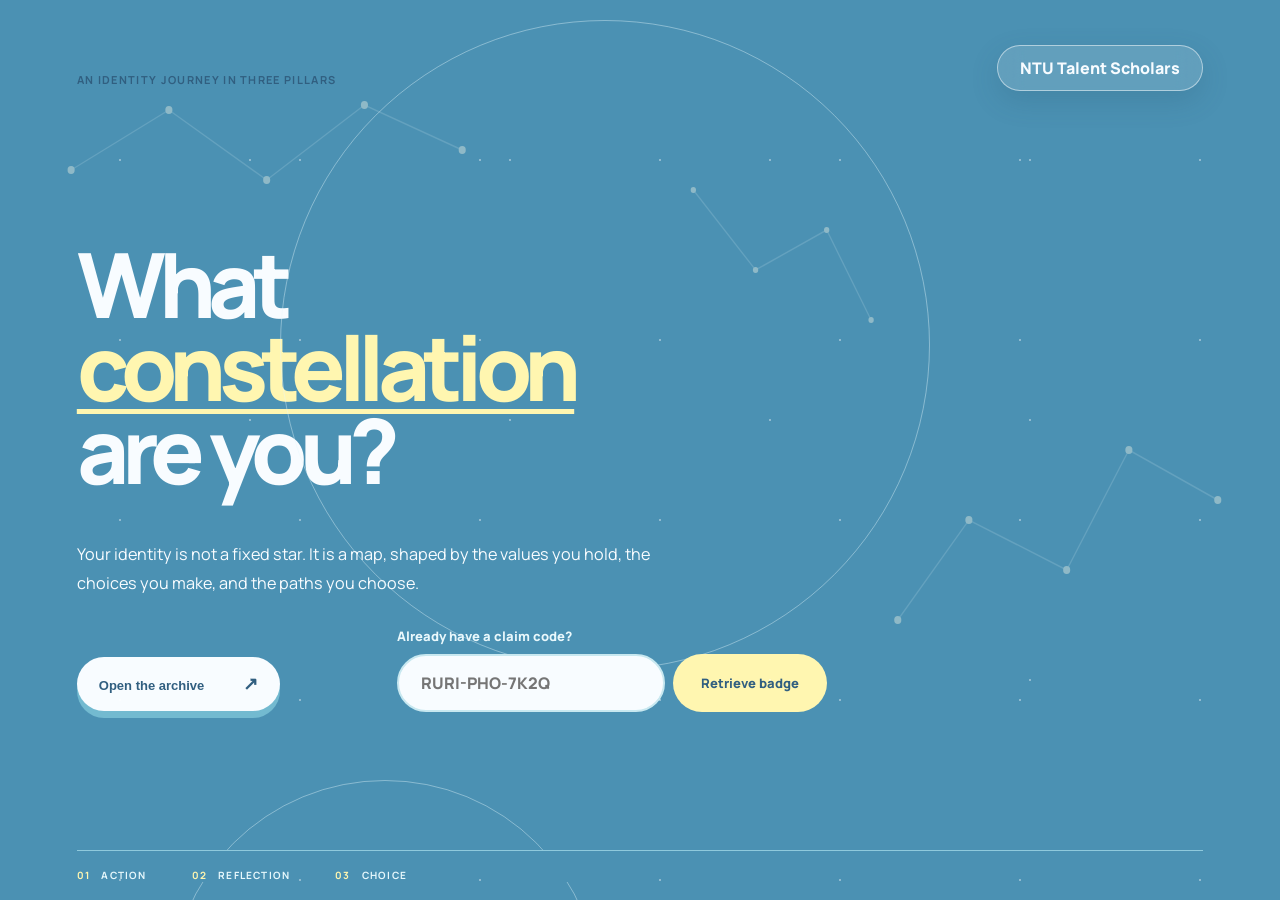
==== index.html @ e189eaf9 "updates" ====
<!doctype html>
<html lang="en">
<head>
  <meta charset="UTF-8" />
  <meta name="viewport" content="width=device-width, initial-scale=1.0" />
  <title>The Constellation Archive</title>
  <link rel="preconnect" href="https://fonts.googleapis.com">
  <link rel="preconnect" href="https://fonts.gstatic.com" crossorigin>
  <link href="https://fonts.googleapis.com/css2?family=DM+Mono:wght@400;500&family=Libre+Baskerville:wght@400;700&family=Manrope:wght@400;600;700;800&display=swap" rel="stylesheet">
  <link rel="stylesheet" href="styles.css?v=customize-result-art" />
  <link rel="stylesheet" href="questions/question-01.css" />
  <link rel="stylesheet" href="questions/question-02.css" />
  <link rel="stylesheet" href="questions/question-03.css" />
  <link rel="stylesheet" href="questions/question-04.css" />
  <link rel="stylesheet" href="questions/question-05.css" />
  <link rel="stylesheet" href="questions/question-06.css" />
  <link rel="stylesheet" href="questions/question-07.css" />
  <link rel="stylesheet" href="questions/question-08.css" />
  <link rel="stylesheet" href="questions/question-09.css?v=audio-select-fix" />
</head>
<body>
  <div class="stars" aria-hidden="true"><svg viewBox="0 0 1440 900" preserveAspectRatio="none"><g class="constellation constellation-a"><path d="M80 170 L190 110 L300 180 L410 105 L520 150"/><circle cx="80" cy="170" r="4"/><circle cx="190" cy="110" r="4"/><circle cx="300" cy="180" r="4"/><circle cx="410" cy="105" r="4"/><circle cx="520" cy="150" r="4"/></g><g class="constellation constellation-b"><path d="M1010 620 L1090 520 L1200 570 L1270 450 L1370 500"/><circle cx="1010" cy="620" r="4"/><circle cx="1090" cy="520" r="4"/><circle cx="1200" cy="570" r="4"/><circle cx="1270" cy="450" r="4"/><circle cx="1370" cy="500" r="4"/></g><g class="constellation constellation-c"><path d="M780 190 L850 270 L930 230 L980 320"/><circle cx="780" cy="190" r="3"/><circle cx="850" cy="270" r="3"/><circle cx="930" cy="230" r="3"/><circle cx="980" cy="320" r="3"/></g></svg></div>
  <main id="top">
    <section class="screen active intro" id="intro">
      <a class="scholars-nav" href="scholars.html">NTU Talent Scholars</a>
      <div class="eyebrow">AN IDENTITY JOURNEY IN THREE PILLARS</div>
      <h1>What<br><em>constellation</em><br>are you?</h1>
      <p class="lead">Your identity is not a fixed star. It is a map, shaped by the values you hold, the choices you make, and the paths you choose.</p>
      <button type="button" class="primary" id="begin">Open the archive <span>↗</span></button>
      <form class="retrieve-form" id="retrieve-form">
        <label for="claim-code">Already have a claim code?</label>
        <div>
          <input id="claim-code" type="text" placeholder="RURI-PHO-7K2Q" autocomplete="off" />
          <button type="submit">Retrieve badge</button>
        </div>
        <p id="retrieve-message" aria-live="polite"></p>
      </form>
      <div class="pillar-row"><span><b>01</b> ACTION</span><span><b>02</b> REFLECTION</span><span><b>03</b> CHOICE</span></div>
      <div class="orbit orbit-one"></div><div class="orbit orbit-two"></div><div class="hero-star">✦</div>
    </section>

    <section class="screen archive-intro" id="archive-intro">
      <div class="archive-intro-card">
        <div class="eyebrow">THE CONSTELLATION ARCHIVE</div>
        <div class="archive-intro-star">✦</div>
        <h2>Find your way<br><em>among the stars.</em></h2>
        <div class="intro-copy">
          <p>For centuries, people looked to the stars to find their way.</p>
          <p>Identity is much the same.</p>
          <p>It is shaped by the values we hold, the choices we make, the people we meet and the paths we choose.</p>
          <p class="intro-emphasis">There are no right or wrong answers.</p>
          <p>Simply choose the page that feels like it belongs to your story.</p>
        </div>
        <button type="button" class="primary" id="enter-archive">Begin your journey <span>↗</span></button>
      </div>
    </section>

    <section class="screen name-intro" id="name-intro">
      <div class="name-intro-card">
        <div class="eyebrow">THE ARCHIVE · A NEW STORY BEGINS</div>
        <h2>What shall<br>we call <em>you?</em></h2>
        <p>Every constellation has a keeper. Add your name to begin your personal archive.</p>
        <label for="participant-name">Your name</label>
        <input id="participant-name" type="text" autocomplete="name" placeholder="Write your name" maxlength="40" />
        <label for="participant-dob">Your date of birth</label>
        <input id="participant-dob" type="date" autocomplete="bday" />
        <button type="button" class="primary" id="continue-name">Continue <span>↗</span></button>
      </div>
    </section>

    <section class="screen station-intro" id="station-intro">
      <div class="station-intro-card">
        <div class="eyebrow">YOUR STAR MAP · BEFORE WE BEGIN</div>
        <h2 id="station-greeting">Bring along your<br><em>stars, <span id="station-name">you</span></em></h2>
        <p class="station-lead">At the Sports and Water Polo stations, you discovered two pieces of your story. Add them here so we can carry them through the Archive. Your melody will be chosen in the final entry.</p>
        <label for="sports-value">Your guiding value <span>SPORTS</span></label>
        <select id="sports-value"><option value="" selected disabled>Select your value</option><option>Perseverance</option><option>Courage</option><option>Adaptability</option><option>Curiosity</option><option>Kindness</option><option>Teamwork</option><option>Integrity</option><option>Determination</option><option>Optimism</option><option>Resilience</option></select>
        <label for="hidden-symbol">Your hidden symbol <span>WATER POLO</span></label>
        <select id="hidden-symbol"><option value="" selected disabled>Select your symbol</option><option>The Compass</option><option>The Lantern</option><option>The Shell</option><option>The Pearl</option><option>The North Star</option></select>
        <button type="button" class="primary" id="start-archive">Enter the archive <span>↗</span></button>
      </div>
    </section>

    <section class="screen camera-screen" id="camera">
      <div class="camera-card">
        <div class="eyebrow">THE ARCHIVE · YOUR PORTRAIT</div>
        <h2>Place yourself<br><em>in the archive.</em></h2>
        <p class="camera-lead">Take a quick selfie for the photograph on your constellation card. Your image stays in this session and is not sent with your badge.</p>
        <div class="camera-view" id="camera-view">
          <img class="camera-body" src="assets/camera-body.png" alt="" aria-hidden="true" />
          <video id="camera-preview" autoplay playsinline muted hidden aria-label="Live front-camera preview"></video>
          <img id="camera-captured" alt="Your captured portrait" hidden />
          <div class="camera-placeholder" id="camera-placeholder">
            <span>✦</span>
            <p>Allow camera access to begin.</p>
          </div>
        </div>
        <p class="camera-status" id="camera-status" role="status" aria-live="polite">Requesting camera access…</p>
        <canvas id="camera-canvas" hidden></canvas>
        <div class="camera-controls">
          <button type="button" class="primary" id="camera-capture" disabled>Take photo <span>↗</span></button>
          <button type="button" class="camera-secondary" id="camera-retake" hidden>Retake photo</button>
          <label class="camera-upload" for="camera-upload">Use a photo<input id="camera-upload" type="file" accept="image/*" capture="user" /></label>
        </div>
        <div class="camera-finish">
          <button type="button" class="camera-skip" id="skip-photo">Skip this step</button>
          <button type="button" class="primary" id="use-photo" hidden>Use this photo <span>↗</span></button>
        </div>
        <div class="camera-back-row">
          <button type="button" class="camera-back" id="camera-back">← Back to final question</button>
        </div>
        <p class="camera-error" id="camera-error" role="alert" aria-live="polite"></p>
      </div>
    </section>

    <section class="screen customize-screen" id="customize">
      <div class="customize-card">
        <div class="eyebrow">THE ARCHIVE · FINAL TOUCHES</div>
        <h2>Choose your<br><em>keepsake style.</em></h2>
        <p class="customize-lead">Pick the card colour that feels most like your constellation, then choose the little icons you want to carry in your tin.</p>

        <fieldset class="card-color-picker">
          <legend>Choose your card colour</legend>
          <div class="card-color-options" id="card-color-options">
            <button type="button" class="card-color-option" data-card-color="blue" aria-pressed="false">
              <img src="assets/card-blue.png" alt="Blue license card preview" />
              <span>Blue</span>
            </button>
            <button type="button" class="card-color-option" data-card-color="green" aria-pressed="false">
              <img src="assets/card-green.png" alt="Green license card preview" />
              <span>Green</span>
            </button>
            <button type="button" class="card-color-option" data-card-color="pink" aria-pressed="false">
              <img src="assets/card-pink.png" alt="Pink license card preview" />
              <span>Pink</span>
            </button>
            <button type="button" class="card-color-option" data-card-color="yellow" aria-pressed="false">
              <img src="assets/card-yellow.png" alt="Yellow license card preview" />
              <span>Yellow</span>
            </button>
          </div>
        </fieldset>

        <fieldset class="icon-picker">
          <legend>Choose your tin icons <span>Pick up to 6</span></legend>
          <div class="icon-options" id="icon-options"></div>
        </fieldset>

        <div class="customize-actions">
          <button type="button" class="camera-secondary" id="customize-back">← Back to portrait</button>
          <button type="button" class="primary" id="finish-customize">Reveal my tin <span>↗</span></button>
        </div>
      </div>
    </section>

    <section class="screen quiz" id="quiz">
      <div class="quiz-top"><div class="eyebrow">THE ARCHIVE · ENTRY <span id="entry-number">01</span></div><div class="progress-dots" id="progress-dots"></div><div class="progress-copy"><span id="progress-label">01</span> / 09</div></div>
      <div class="flipbook">
        <div class="question-pane"><p class="question-note" id="question-note"></p><h2 id="question-title"></h2><button class="back" id="back">← Previous question</button></div>
        <div class="symbol-pane"><div class="symbol-halo"></div><img class="question-image" id="question-image" src="assets/artists-highlights-pin.png" alt="An illustrated artist's scrapbook and scissors" /><div class="question-symbol" id="question-symbol">✦</div></div>
        <div class="answers-pane"><p class="choose-label">CHOOSE A PAGE</p><div class="answers" id="answers"></div></div>
      </div>
      <button type="button" class="home-redirect" id="home-redirect">⌂ Home</button>
    </section>

    <section class="screen result" id="result">
      <div class="result-card">
        <div class="eyebrow">YOUR CONSTELLATION TIN</div>
        <p class="result-kicker" id="result-kicker">Your guiding constellation is</p>
        <img class="result-constellation-art" id="result-constellation-art" alt="" hidden />
        <h1 id="result-name"></h1>
        <h3 id="result-title"></h3>
        <p class="result-attributes" id="result-attributes"></p>
        <div class="tin-scene" aria-label="A pink constellation card resting inside an open silver keepsake tin">
          <img class="tin-image" src="assets/tin.png" alt="Open silver keepsake tin" />
          <span class="tin-card-shadow" aria-hidden="true"></span>
          <div class="tin-card-stack">
            <img class="tin-card" src="assets/card-pink.png" alt="Pink star-bordered constellation card" />
            <img class="tin-card-photo" id="tin-card-photo" alt="Your portrait on the constellation card" hidden />
            <div class="license-fields" aria-hidden="true">
              <span id="license-name"></span>
              <span id="license-dob"></span>
              <span id="license-domain"></span>
            </div>
          </div>
          <div class="tin-items" aria-label="Your chosen keepsake icons and answer words">
            <div class="tin-icons" id="tin-icons"></div>
            <div class="tin-item-copy">
              <span id="tin-item-copy-one">cute camera polaroid</span>
              <span id="tin-item-copy-two">little pink glassess</span>
              <span id="tin-item-copy-three">mini skirt</span>
            </div>
          </div>
          <div class="tin-data" hidden aria-hidden="true">
            <span id="tin-word-one"></span>
            <span id="tin-word-two"></span>
            <span id="tin-word-three"></span>
            <span id="tin-word-four"></span>
            <span id="tin-word-five"></span>
            <span id="result-symbol"></span>
            <span id="tin-person-name"></span>
            <span id="tin-constellation-label"></span>
            <span id="map-star"></span>
            <span id="map-entry"></span>
            <span id="map-compass"></span>
          </div>
        </div>
        <p class="result-copy" id="result-copy"></p>
        <div class="claim-card">
          <small>YOUR CLAIM CODE</small>
          <strong id="claim-code-output">Saving…</strong>
          <button type="button" id="copy-claim-code">Copy code</button>
          <p id="save-status">Save this code to retrieve your constellation badge later.</p>
        </div>
        <button type="button" class="result-back" id="result-back" hidden>← Back to portrait</button>
        <button class="primary" id="restart">Begin another journey <span>↗</span></button>
      </div>
    </section>
  </main>
  <script src="config.js?v=database"></script>
  <script src="storage.js?v=database"></script>
  <script src="questions/question-01.js?v=audio-final"></script>
  <script src="questions/question-02.js?v=audio-final"></script>
  <script src="questions/question-03.js?v=audio-final"></script>
  <script src="questions/question-04.js?v=no-melody-input"></script>
  <script src="questions/question-05.js?v=audio-final"></script>
  <script src="questions/question-06.js?v=audio-final"></script>
  <script src="questions/question-07.js?v=audio-final"></script>
  <script src="questions/question-08.js?v=audio-final"></script>
  <script src="questions/question-09.js?v=no-melody-input"></script>
  <script src="app.js?v=customize-result-art"></script>
</body>
</html>
---- styles.css ----
:root{--ink:#f5f0e8;--muted:#a9a5a2;--line:#45424b;--gold:#e8bd73;--violet:#8d79bd;--bg:#13121a}*{box-sizing:border-box}body{margin:0;background:var(--bg);color:var(--ink);font-family:Manrope,sans-serif;min-height:100vh}.stars{position:fixed;inset:0;opacity:.6;background-image:radial-gradient(#fff 1px,transparent 1px),radial-gradient(#fff 1px,transparent 1px);background-size:180px 180px,260px 260px;background-position:30px 70px,120px 30px;pointer-events:none}.topbar,footer{position:relative;z-index:2;display:flex;justify-content:space-between;align-items:center;padding:28px 5vw;border-bottom:1px solid #302e38}.brand{display:flex;align-items:center;gap:12px;color:var(--ink);text-decoration:none;font:500 10px/1.35 'DM Mono';letter-spacing:.08em}.brand-mark{color:var(--gold);font-size:22px}.edition,footer{font:10px 'DM Mono';letter-spacing:.12em;color:var(--muted)}main{position:relative;z-index:1;min-height:calc(100vh - 133px)}.screen{display:none;max-width:1100px;margin:auto;padding:9vh 5vw 11vh}.screen.active{display:block}.intro{position:relative;min-height:680px}.eyebrow{font:11px 'DM Mono';letter-spacing:.16em;color:var(--gold)}h1,h2,h3{font-family:'Libre Baskerville',serif;font-weight:400}h1{font-size:clamp(58px,9vw,118px);line-height:.98;letter-spacing:-.06em;margin:35px 0 28px}h1 em{color:var(--gold);font-style:italic}.lead{max-width:440px;color:var(--muted);line-height:1.8;font-size:15px}.primary{border:1px solid var(--gold);background:var(--gold);color:#19151b;padding:16px 22px;margin-top:28px;font-weight:800;font-size:13px;cursor:pointer}.primary span{margin-left:35px;font-size:18px}.pillar-row{position:absolute;bottom:28px;left:5vw;right:5vw;display:flex;gap:45px;border-top:1px solid var(--line);padding-top:18px;color:var(--muted);font:10px 'DM Mono';letter-spacing:.08em}.pillar-row b{color:var(--gold);margin-right:8px}.orbit{position:absolute;border:1px solid #39354b;border-radius:50%;z-index:-1}.orbit-one{width:650px;height:650px;right:-280px;top:20px}.orbit-two{width:430px;height:430px;right:-170px;top:130px}.hero-star{position:absolute;right:18%;top:37%;color:var(--gold);font-size:30px}.quiz{max-width:900px}.quiz-head{display:flex;justify-content:space-between;align-items:end;border-bottom:1px solid var(--line);padding-bottom:25px}.quiz h2{font-size:clamp(28px,4vw,50px);line-height:1.12;max-width:720px;margin:22px 0 0}.progress-copy{font:12px 'DM Mono';color:var(--gold);white-space:nowrap}.progress{height:2px;background:#393640;margin-top:0}.progress span{display:block;height:100%;background:var(--gold);transition:width .3s}.question-note{color:var(--muted);margin:40px 0 18px;font-size:14px}.answers{display:grid;grid-template-columns:1fr 1fr;gap:12px}.answer{border:1px solid var(--line);background:#1a1922;color:var(--ink);text-align:left;padding:23px;min-height:105px;cursor:pointer;transition:.2s}.answer:hover{border-color:var(--gold);transform:translateY(-2px)}.answer .answer-icon{display:block;font-size:20px;color:var(--gold);margin-bottom:12px}.answer b{font-size:14px}.answer small{display:block;color:var(--muted);margin-top:7px;line-height:1.5}.back{border:0;background:transparent;color:var(--muted);font:11px 'DM Mono';padding:30px 0;cursor:pointer}.result{text-align:center;max-width:850px}.result-kicker{color:var(--muted);margin:40px 0 5px}.reveal-symbol{font-size:80px;color:var(--gold);margin:8px}.result h1{font-size:clamp(55px,8vw,92px);margin:0}.result h3{font-size:22px;color:var(--gold);font-style:italic;margin:8px}.result-copy{max-width:570px;margin:25px auto;line-height:1.8;color:var(--muted)}.map-card{text-align:left;border:1px solid var(--line);padding:24px;margin:38px auto 10px;background:#191821}.map-title{font:10px 'DM Mono';letter-spacing:.13em;color:var(--gold);border-bottom:1px solid var(--line);padding-bottom:18px}.map-title span{float:right;color:var(--muted)}.map-grid{display:grid;grid-template-columns:repeat(3,1fr);gap:20px;padding-top:22px}.map-grid small{display:block;color:var(--muted);font:9px 'DM Mono';margin-bottom:9px}.map-grid b{font:16px 'Libre Baskerville';font-weight:400}footer{border-top:1px solid #302e38;border-bottom:0}.screen{animation:fade .5s ease}@keyframes fade{from{opacity:0;transform:translateY(12px)}to{opacity:1;transform:none}}@media(max-width:650px){.edition{display:none}.topbar{padding:22px 6vw}.screen{padding:8vh 6vw}.intro{min-height:650px}.pillar-row{left:6vw;right:6vw;gap:12px;flex-wrap:wrap}.orbit-one{right:-430px}.quiz-head{align-items:start}.answers{grid-template-columns:1fr}.map-grid{grid-template-columns:1fr}.map-title span{display:none}footer{padding:20px 6vw;font-size:8px;gap:10px}}
/* Flip-book question spread */
.quiz{max-width:1160px;padding-top:7vh}.quiz-top{display:flex;align-items:center;gap:28px;padding:0 12px 24px;border-bottom:1px solid var(--line)}.quiz-top .progress-copy{margin-left:auto}.progress-dots{display:flex;gap:8px}.progress-dots i{width:11px;height:11px;border-radius:50%;background:#413e48;display:block}.progress-dots i.on{background:var(--gold)}.progress-dots i.done{background:#81706c}.flipbook{display:grid;grid-template-columns:1.05fr 1.2fr 1fr;min-height:560px;background:linear-gradient(90deg,#6e7d93 0%,#5c6b82 33.33%,#4e5d73 33.4%,#4e5d73 66.6%,#435267 67%,#435267 100%);box-shadow:0 18px 50px #06070c80;margin-top:24px;overflow:hidden;position:relative}.flipbook:after{content:'';position:absolute;top:0;bottom:0;left:33.33%;width:1px;background:#252c3a66;box-shadow:1px 0 #92a1b840}.question-pane{padding:52px 38px 30px 46px;display:flex;flex-direction:column}.question-pane .question-note{color:#d6d9de;margin:0 0 35px;font:10px 'DM Mono';letter-spacing:.08em;line-height:1.5;text-transform:uppercase}.quiz h2{font-size:clamp(31px,3.5vw,52px);line-height:1.07;letter-spacing:-.05em;margin:0;color:#f8f6f0}.question-pane .back{border:0;background:transparent;color:#dae0e2;text-align:left;font:11px 'DM Mono';padding:0;margin-top:auto;cursor:pointer}.symbol-pane{display:flex;align-items:center;justify-content:center;flex-direction:column;position:relative;overflow:hidden}.symbol-halo{width:340px;height:340px;border-radius:50%;border:1px solid #c3d1d633;position:absolute;box-shadow:0 0 0 38px #c3d1d30b,0 0 0 80px #c3d1d306}.question-symbol{font-size:145px;color:#e5c47f;text-shadow:0 7px 0 #37495c;z-index:1;line-height:1}.symbol-caption{font:9px 'DM Mono';letter-spacing:.16em;text-align:center;line-height:1.6;color:#c7d0d4;margin-top:55px;z-index:1}.answers-pane{padding:48px 38px 30px 48px;z-index:1}.choose-label{color:#bdc7cc;font:10px 'DM Mono';letter-spacing:.14em;margin:0 0 26px}.answers-pane .answers{display:flex;flex-direction:column;gap:3px}.answers-pane .answer{border:0;border-bottom:1px solid #becad11f;background:transparent;color:#f5f3ec;text-align:left;padding:15px 0;display:grid;grid-template-columns:34px 28px 1fr 18px;align-items:center;cursor:pointer;transition:.2s}.answers-pane .answer:hover{color:var(--gold);padding-left:8px}.answer-number{font:12px 'DM Mono';color:#d2d8da}.answers-pane .answer-icon{font-size:19px;color:#e6c37b}.answers-pane .answer b{font-size:13px;font-weight:700;display:block}.answers-pane .answer small{display:block;color:#bdc7cc;margin-top:4px;font-size:10px;line-height:1.4}.answers-pane .answer strong{font-size:17px;font-weight:400;color:#bdc7cc}
@media(max-width:780px){.quiz-top{gap:12px}.flipbook{grid-template-columns:1fr;min-height:0;background:#5b6a80}.flipbook:after{display:none}.question-pane{min-height:340px;padding:38px 30px}.symbol-pane{min-height:260px;border-top:1px solid #c3d1d61c;border-bottom:1px solid #c3d1d61c}.symbol-halo{width:210px;height:210px}.question-symbol{font-size:100px}.symbol-caption{margin-top:25px}.answers-pane{padding:32px 30px}.quiz-top .progress-copy{display:none}}
/* Playful archive skin */
:root{--ink:#fffdf6;--muted:#d2eef0;--line:#91cfdb;--gold:#fff09a;--bg:#a8dfe9}body{background:var(--bg);color:var(--ink)}.stars{opacity:.32}.topbar,footer{display:none}main{min-height:100vh}.intro{min-height:100vh;padding-top:15vh}.eyebrow{color:#417d92}h1,h2,h3{font-family:Manrope,sans-serif;font-weight:800}h1{line-height:.92;letter-spacing:-.08em}h1 em{color:#fff4a8;font-style:normal;text-decoration:underline;text-decoration-thickness:5px;text-underline-offset:8px}.lead{color:#397b8e}.primary{border:0;border-radius:99px;background:#fffdf6;color:#35768b;box-shadow:0 7px 0 #79bfce;transition:.2s}.primary:hover{transform:translateY(2px);box-shadow:0 4px 0 #79bfce}.pillar-row{border-color:#82cbd8;color:#47869a}.pillar-row b{color:#fffdf6}.orbit{border-color:#e8fbfa77}.hero-star{color:#fff2a1}.quiz{padding-top:7vh}.quiz-top{color:#397b8e;border-color:#82cbd8}.flipbook{border-radius:22px;background:linear-gradient(90deg,#73c6d8 0%,#73c6d8 33.33%,#85cfdd 33.4%,#85cfdd 66.6%,#8ed5e1 67%,#8ed5e1 100%);box-shadow:0 18px 50px #4d9cac88}.flipbook:after{background:#4d9cac35;box-shadow:1px 0 #e8fbfa55}.question-pane{padding:52px 38px 30px 46px}.question-pane .question-note,.choose-label{color:#e8fbfa}.quiz h2{font-family:Manrope,sans-serif;font-weight:800;letter-spacing:-.06em}.symbol-halo{border-color:#e8fbfa77;box-shadow:0 0 0 38px #e8fbfa18,0 0 0 80px #e8fbfa0d}.question-symbol{color:#fff2a1;text-shadow:0 7px 0 #4e9caf}.symbol-caption{color:#e8fbfa}.answers-pane .answer{border-color:#e8fbfa55}.answers-pane .answer:hover{color:#fff09a}.answers-pane .answer-number,.answers-pane .answer small,.answers-pane .answer strong{color:#e8fbfa}.answers-pane .answer-icon{color:#fff2a1}.result{color:#fffdf6}.result-copy{color:#397b8e}.map-card{border-color:#82cbd8;background:#85cfdd;border-radius:22px}.map-title,.map-grid small{color:#e8fbfa}
@media(max-width:780px){.intro{padding-top:10vh}.flipbook{border-radius:18px}}
/* Full-screen two-page spread */
.quiz{max-width:none;width:100%;padding:5vh 0 0}.quiz-top{max-width:1100px;margin:0 auto 24px}.flipbook{grid-template-columns:1fr 1fr;min-height:calc(100vh - 135px);margin-top:0;border-radius:0;background:linear-gradient(90deg,#73c6d8 0%,#73c6d8 50%,#85cfdd 50.1%,#85cfdd 100%)}.flipbook:after{left:50%;background:#4d9cac55;box-shadow:none}.question-pane{grid-column:1;width:50%;position:relative;z-index:2}.symbol-pane{position:absolute;z-index:1;left:25%;top:0;width:25%;height:100%}.answers-pane{grid-column:2;padding-left:12%;padding-right:12%}.answers-pane .answers{max-width:420px}.question-pane .back{margin-top:auto}
@media(max-width:780px){.quiz{padding:5vh 6vw 0}.quiz-top{margin-bottom:24px}.flipbook{grid-template-columns:1fr;min-height:0;border-radius:18px;background:#5b6a80}.flipbook:after{display:none}.question-pane{grid-column:auto;width:auto}.symbol-pane{position:relative;left:auto;top:auto;width:auto;height:auto;grid-column:auto}.answers-pane{grid-column:auto;padding-left:30px;padding-right:30px}}
/* Centered hero card */
.quiz{max-width:1200px;padding:5vh 5vw 8vh;margin:0 auto}.quiz-top{max-width:none;margin:0 0 24px}.flipbook{min-height:min(680px,calc(100vh - 230px));margin-top:0;border-radius:24px;box-shadow:0 24px 60px #4d9cac88}.question-pane{padding:52px 38px 30px 46px}.answers-pane{padding-left:12%;padding-right:12%}
@media(max-width:780px){.quiz{padding:5vh 6vw 8vh}.flipbook{min-height:0;border-radius:18px}}
/* Clear, playful answer choices */
.choose-label{font-family:Manrope,sans-serif;font-weight:800;letter-spacing:.12em}.answers-pane .answers{gap:12px}.answers-pane .answer{display:grid;grid-template-columns:52px 1fr;border:0;padding:12px 0;align-items:center}.answers-pane .answer:hover{padding-left:0;transform:translateX(6px)}.answers-pane .answer-number{font:800 18px Manrope,sans-serif;color:#e8fbfa}.answers-pane .answer-icon,.answers-pane .answer small,.answers-pane .answer strong{display:none}.answers-pane .answer b{font:800 clamp(18px,2vw,25px) Manrope,sans-serif;color:#fffdf6;line-height:1.15}.answers-pane .answer:hover b{color:#fff09a}
/* Number badges */
.answers-pane .answer-number{width:38px;height:38px;border:2px solid #e8fbfa;border-radius:50%;display:flex;align-items:center;justify-content:center;font:800 15px/1 Manrope,sans-serif}.answers-pane .answer:hover .answer-number{background:#fff09a;border-color:#fff09a;color:#397b8e}
/* Archive page turn */
.flipbook{transform-style:preserve-3d;perspective:1400px}.flipbook.turn-next{animation:pageTurnNext .62s cubic-bezier(.65,0,.35,1)}.flipbook.turn-prev{animation:pageTurnPrev .62s cubic-bezier(.65,0,.35,1)}@keyframes pageTurnNext{0%{transform:rotateY(0);opacity:1}42%{transform:rotateY(-5deg) scale(.985);opacity:.72}100%{transform:rotateY(0);opacity:1}}@keyframes pageTurnPrev{0%{transform:rotateY(0);opacity:1}42%{transform:rotateY(5deg) scale(.985);opacity:.72}100%{transform:rotateY(0);opacity:1}}
/* Green and yellow palette */
:root{--ink:#fffce5;--muted:#e5edb5;--line:#b8cc72;--gold:#fff17b;--bg:#dce7a9}body{background:var(--bg)}.stars{opacity:.26;filter:hue-rotate(55deg)}.eyebrow,.lead,.quiz-top,.result-copy{color:#4b7040}.pillar-row{border-color:#abc675;color:#5a7b46}.pillar-row b{color:#fff17b}.orbit{border-color:#f6f4bd99}.hero-star{color:#fff17b}.quiz-top{border-color:#abc675}.flipbook{background:linear-gradient(90deg,#789c55 0%,#789c55 50%,#98b967 50.1%,#98b967 100%);box-shadow:0 24px 60px #728e4d88}.flipbook:after{background:#476b3c88}.question-pane .question-note,.choose-label,.symbol-caption{color:#f0f4c6}.question-symbol{color:#fff17b;text-shadow:0 7px 0 #476b3c}.symbol-halo{border-color:#eaf2ba99;box-shadow:0 0 0 38px #eaf2ba22,0 0 0 80px #eaf2ba12}.answers-pane .answer{border-color:#eaf2ba55}.answers-pane .answer-number{color:#f0f4c6;border-color:#f0f4c6}.answers-pane .answer b{color:#fffce5}.answers-pane .answer:hover b{color:#fff17b}.answers-pane .answer:hover .answer-number{background:#fff17b;border-color:#fff17b;color:#4b7040}.map-card{border-color:#abc675;background:#98b967}.map-title,.map-grid small{color:#f0f4c6}.primary{background:#fff17b;color:#4b7040;box-shadow:0 7px 0 #98b967}.primary:hover{box-shadow:0 4px 0 #98b967}
/* Archive introduction */
.archive-intro{min-height:100vh;display:flex;align-items:center;justify-content:center;padding:7vh 6vw}.archive-intro-card{position:relative;width:min(680px,100%);padding:58px 64px;background:#789c55;border-radius:28px;box-shadow:0 24px 60px #728e4d88;overflow:hidden}.archive-intro-card:before{content:'';position:absolute;width:380px;height:380px;border:1px solid #eaf2ba55;border-radius:50%;right:-150px;top:-160px;box-shadow:0 0 0 34px #eaf2ba12,0 0 0 70px #eaf2ba08}.archive-intro-star{position:absolute;right:68px;top:54px;color:#fff17b;font-size:34px}.archive-intro h2{font-size:clamp(40px,6vw,68px);line-height:.98;letter-spacing:-.06em;margin:32px 0 30px}.archive-intro h2 em{color:#fff17b;font-style:normal}.intro-copy{max-width:490px;color:#f0f4c6;font-size:16px;line-height:1.7}.intro-copy p{margin:0 0 13px}.intro-copy .intro-emphasis{color:#fffce5;font-weight:800;margin-top:25px}.archive-intro .primary{margin-top:18px}@media(max-width:600px){.archive-intro{padding:5vh 6vw}.archive-intro-card{padding:42px 28px}.archive-intro-star{right:30px;top:38px}.archive-intro h2{font-size:42px}.intro-copy{font-size:14px}}
/* Keep the introduction card centered when it becomes active. */
.screen.archive-intro.active{display:flex}
.screen.archive-intro{display:none}.screen.archive-intro.active{display:flex}
.question-image.visible{width:420px;max-width:none;transform:translateX(0)}
.symbol-pane{left:25%;width:50%;overflow:visible}.question-image.visible{position:relative;z-index:4;transform:none}
@media(max-width:780px){.question-image.visible{width:min(76vw,360px);max-width:100%;transform:none}}
@media(max-width:780px){.symbol-pane{left:auto;width:auto;overflow:hidden}}
.symbol-halo{display:none}.question-pane>*{max-width:340px}.question-image.visible{width:360px}.answers-pane{padding-left:28%;padding-right:10%;display:flex;flex-direction:column;justify-content:center}.choose-label{margin-bottom:28px}.answers-pane .answers{width:100%}
.question-pane>*{max-width:390px}.question-pane .question-note{letter-spacing:.05em;line-height:1.45}.quiz h2{font-size:clamp(30px,3vw,44px);line-height:1.08}
.question-image.visible{width:430px;transform:translateX(-38px)}
@media(max-width:780px){.question-pane>*{max-width:none}.question-image.visible{width:min(76vw,360px);transform:none}.answers-pane{padding-left:30px;padding-right:30px}}
.station-intro{min-height:100vh;align-items:center;justify-content:center;padding:7vh 6vw}.station-intro-card{width:min(700px,100%);padding:58px 64px;background:#4b91b3;border-radius:28px;box-shadow:0 24px 60px #4d8eaa88}.station-intro-card h2{font-size:clamp(44px,6vw,72px);line-height:.95;letter-spacing:-.07em;margin:28px 0 20px}.station-intro-card h2 em{color:#fff6b0;font-style:normal}.station-lead{max-width:550px;color:#e9f8fc;line-height:1.7;margin:0 0 32px}.station-intro-card label{display:flex;justify-content:space-between;color:#e9f8fc;font-weight:800;font-size:13px;margin:18px 0 8px}.station-intro-card label span{font-size:10px;letter-spacing:.13em;color:#fff6b0}.station-intro-card select{width:100%;border:2px solid #c8e8f0;border-radius:12px;background:#f8fcff;color:#315f80;padding:15px 16px;font:600 15px Manrope,sans-serif;appearance:auto}.station-intro-card .primary{margin-top:28px}@media(max-width:600px){.station-intro{padding:5vh 6vw}.station-intro-card{padding:42px 28px}.station-intro-card h2{font-size:46px}}
.question-pane{justify-content:center}.question-pane .back{margin-top:28px}.question-pane .question-note{max-width:430px}.question-pane h2{max-width:430px}
.question-pane .question-note{font-size:clamp(13px,1.35vw,16px);line-height:1.45;letter-spacing:.07em;max-width:480px}
.result-kicker{color:#315f80;font-weight:700}.result h1{color:#fffdf4;text-shadow:0 2px 10px #4d8eaa55}.result h3{color:#c49322;text-shadow:none}.result-copy{color:#315f80}.map-card .map-grid b{color:#315f80}.map-card .map-title,.map-card .map-grid small{color:#eaf7fa}
.intro h1 em{color:#d29a24;text-decoration-color:#d29a24}.intro .hero-star{color:#d29a24}.intro .pillar-row b{color:#d29a24}
.intro{max-width:none;padding:15vh 6vw 8vh;background:#4b91b3;color:#f8fcff}.intro .eyebrow{color:#315f80}.intro h1 em{color:#fff6b0;text-decoration-color:#fff6b0}.intro .lead{color:#f8fcff}.intro .hero-star{color:#fff6b0}.intro .orbit{border-color:#e7f8fc66}.intro .pillar-row{border-color:#8fc9dc;color:#e7f8fc}.intro .pillar-row b{color:#fff6b0}.intro .primary{background:#f8fcff;color:#315f80;box-shadow:0 7px 0 #73bad0}.intro .primary:hover{box-shadow:0 4px 0 #73bad0}
.home-redirect{display:block;margin:20px 0 0 auto;border:0;background:transparent;color:#315f80;font:700 13px Manrope,sans-serif;cursor:pointer;padding:10px 0}.home-redirect:hover{color:#fff6b0}
.stars{z-index:2;opacity:.52;background-image:radial-gradient(#fff 1.3px,transparent 1.3px),radial-gradient(#fff 1px,transparent 1px);mix-blend-mode:screen}.stars svg{position:absolute;inset:0;width:100%;height:100%;fill:none;stroke:#e7f8fc66;stroke-width:1.4;animation:constellationDrift 18s ease-in-out infinite alternate}.stars circle{fill:#fff6b0;stroke:none;transform-box:fill-box;transform-origin:center;animation:starPulse 3.5s ease-in-out infinite}.stars circle:nth-of-type(2n){animation-delay:1.2s}.stars circle:nth-of-type(3n){animation-delay:2.1s}.constellation-b{animation-delay:3s}.constellation-c{animation-delay:6s}@keyframes starPulse{0%,100%{opacity:.35;transform:scale(.8)}50%{opacity:1;transform:scale(1.35)}}@keyframes constellationDrift{0%{transform:translate3d(-8px,4px,0) scale(1)}100%{transform:translate3d(8px,-6px,0) scale(1.025)}}
.intro>*{position:relative;z-index:3}.question-pane,.answers-pane,.symbol-pane,.quiz-top,.home-redirect{position:relative;z-index:3}.archive-intro-card,.station-intro-card,.result>*{position:relative;z-index:3}
.intro .primary{transform:translateY(-56px)}.intro .pillar-row{bottom:18px;z-index:4;background:#4b91b3;padding-top:18px;border-top:0}.intro .pillar-row:before{content:'';position:absolute;left:0;right:0;top:0;border-top:1px solid #8fc9dc}
@media(max-width:650px){.intro .primary{transform:none;margin-bottom:80px}.intro .pillar-row{position:relative;left:auto;right:auto;bottom:auto;margin-top:10px}}
.intro{height:100svh;min-height:0;overflow:hidden;padding:7vh 6vw 5vh;display:flex;flex-direction:column;justify-content:center}.intro h1{font-size:clamp(52px,10vh,100px);margin:24px 0 20px}.intro .lead{font-size:clamp(13px,1.8vh,17px);max-width:620px}.intro .primary{transform:none;margin-top:24px;margin-bottom:0}.intro .pillar-row{bottom:18px}
@media(max-width:650px){.intro{height:100svh;padding:5vh 6vw 100px;justify-content:flex-start}.intro h1{font-size:clamp(48px,10vh,76px);margin:22px 0 18px}.intro .lead{font-size:14px}.intro .primary{margin-top:22px;margin-bottom:0}.intro .pillar-row{position:absolute;left:6vw;right:6vw;bottom:18px;margin:0}}
.intro{display:block;position:relative;height:100dvh;min-height:0;padding:0;overflow:hidden}.intro .eyebrow{position:absolute;left:6vw;top:8vh}.intro h1{position:absolute;left:6vw;top:15vh;margin:0;font-size:clamp(52px,10vh,100px)}.intro .lead{position:absolute;left:6vw;top:58vh;margin:0}.intro .primary{position:absolute;left:6vw;top:70vh;margin:0;transform:none}.intro .pillar-row{position:absolute;left:6vw;right:6vw;bottom:18px;margin:0}
.intro h1{top:20vh}.intro .lead{top:66vh}.intro .primary{top:78vh}
@media(max-width:650px){.intro .eyebrow{top:6vh}.intro h1{top:18vh;font-size:clamp(48px,10vh,76px)}.intro .lead{top:60vh;max-width:88vw}.intro .primary{top:76vh}.intro .pillar-row{bottom:16px}}
.question-image{display:none;position:relative;z-index:1;width:min(76%,360px);height:auto;object-fit:contain;mix-blend-mode:multiply;border-radius:18px}.question-image.visible{display:block}.question-symbol.hidden{display:none}
/* Replace the typewriter treatment with a clean editorial sans */
.eyebrow,.edition,.brand,.progress-copy,.question-pane .question-note,.back,.symbol-caption,.choose-label,.pillar-row,.map-title,.map-grid small,.answer-number{font-family:Manrope,sans-serif;font-weight:700;letter-spacing:.12em}.eyebrow{font-size:11px}.question-pane .question-note{font-size:11px}.back{letter-spacing:.04em}.symbol-caption,.map-title,.map-grid small{font-weight:700}
/* Constellation blue palette */
:root{--ink:#f8fcff;--muted:#d6edf4;--line:#8bc8dc;--gold:#fff6b0;--bg:#c5e7ef}body{background:var(--bg)}.stars{opacity:.38;filter:none;background-image:radial-gradient(#fff 1px,transparent 1px),radial-gradient(#fff 1px,transparent 1px)}.eyebrow,.lead,.quiz-top,.result-copy{color:#315f80}.pillar-row{border-color:#8fc9dc;color:#477b99}.pillar-row b{color:#fff}.orbit{border-color:#fff9}.hero-star{color:#fff6b0}.quiz-top{border-color:#8fc9dc}.flipbook{background:linear-gradient(90deg,#4b91b3 0%,#4b91b3 50%,#73bad0 50.1%,#73bad0 100%);box-shadow:0 24px 60px #4d8eaa88}.flipbook:after{background:#2f6c8b88}.question-pane .question-note,.choose-label,.symbol-caption{color:#e9f8fc}.question-symbol{color:#fff6b0;text-shadow:0 7px 0 #2c6888}.symbol-halo{border-color:#e7f8fc99;box-shadow:0 0 0 38px #e7f8fc22,0 0 0 80px #e7f8fc12}.answers-pane .answer{border-color:#e7f8fc55}.answers-pane .answer-number{color:#e9f8fc;border-color:#e9f8fc}.answers-pane .answer b{color:#f8fcff}.answers-pane .answer:hover b{color:#fff6b0}.answers-pane .answer:hover .answer-number{background:#fff6b0;border-color:#fff6b0;color:#315f80}.map-card{border-color:#8fc9dc;background:#73bad0}.map-title,.map-grid small{color:#e9f8fc}.primary{background:#f8fcff;color:#315f80;box-shadow:0 7px 0 #73bad0}.primary:hover{box-shadow:0 4px 0 #73bad0}.archive-intro-card{background:#4b91b3;box-shadow:0 24px 60px #4d8eaa88}.archive-intro-card:before{border-color:#e7f8fc55;box-shadow:0 0 0 34px #e7f8fc12,0 0 0 70px #e7f8fc08}.archive-intro-star,.archive-intro h2 em{color:#fff6b0}.intro-copy{color:#e9f8fc}.intro-copy .intro-emphasis{color:#f8fcff}
.intro h1{top:27vh!important}.intro .lead{top:70vh!important}.intro .primary{top:82vh!important}@media(max-width:650px){.intro h1{top:22vh!important}.intro .lead{top:63vh!important}.intro .primary{top:79vh!important}}
.name-intro{min-height:100vh;align-items:center;justify-content:center;padding:7vh 6vw}.name-intro-card{width:min(660px,100%);padding:58px 64px;background:#4b91b3;border-radius:28px;box-shadow:0 24px 60px #4d8eaa88}.name-intro-card h2{font-size:clamp(46px,6vw,76px);line-height:.95;letter-spacing:-.07em;margin:28px 0 20px}.name-intro-card h2 em{color:#fff6b0;font-style:normal}.name-intro-card p{max-width:500px;color:#e9f8fc;line-height:1.7;margin:0 0 30px}.name-intro-card label{display:block;color:#e9f8fc;font-weight:800;font-size:13px;margin-bottom:8px}.name-intro-card input{width:100%;border:2px solid #c8e8f0;border-radius:12px;background:#f8fcff;color:#315f80;padding:15px 16px;font:600 16px Manrope,sans-serif;outline:none}.name-intro-card input:focus{border-color:#fff6b0;box-shadow:0 0 0 3px #fff6b044}.name-intro-card .primary{margin-top:28px}@media(max-width:600px){.name-intro{padding:5vh 6vw}.name-intro-card{padding:42px 28px}.name-intro-card h2{font-size:48px}}
.intro .lead{top:60vh!important}.intro .primary{top:73vh!important}@media(max-width:650px){.intro .lead{top:53vh!important}.intro .primary{top:69vh!important}}
.quiz{height:100dvh;overflow:hidden;padding:4vh 5vw 5vh}.quiz .flipbook{height:min(680px,calc(100dvh - 190px));min-height:0;max-height:680px}.quiz .symbol-pane{left:25%!important;width:50%!important}.quiz .question-image.visible{position:absolute;left:50%;top:50%;transform:translate(-50%,-50%);width:430px;max-width:none}.quiz .question-symbol{position:absolute;left:50%;top:50%;transform:translate(-50%,-50%)}
@media(max-width:780px){.quiz{height:auto;min-height:100dvh;overflow:visible;padding:5vh 6vw 8vh}.quiz .flipbook{height:auto;max-height:none}.quiz .symbol-pane{left:auto!important;width:auto!important}.quiz .question-image.visible{position:relative;left:auto;top:auto;transform:none;width:min(76vw,360px)}.quiz .question-symbol{position:relative;left:auto;top:auto;transform:none}}
.quiz{max-width:1100px;height:auto;min-height:0;overflow:visible;padding:5vh 5vw 8vh}.quiz .flipbook{height:560px;min-height:560px;max-height:560px;border-radius:16px}.quiz .question-pane{width:100%;padding:48px 34px 30px 42px;justify-content:center}.quiz .question-pane h2,.quiz .question-pane .question-note{max-width:275px}.quiz .symbol-pane{left:0!important;width:100%!important;height:100%;overflow:visible;pointer-events:none}.quiz .question-image.visible{left:47%;top:50%;width:360px}.quiz .question-symbol{left:47%;top:50%}.quiz .answers-pane{padding:42px 9% 30px 18%;justify-content:center}.quiz .answers-pane .answers{max-width:360px}
@media(max-width:780px){.quiz{height:auto;min-height:100dvh;overflow:visible;padding:5vh 6vw 8vh}.quiz .flipbook{height:auto;min-height:0;max-height:none;border-radius:18px}.quiz .question-pane{width:auto;padding:38px 30px}.quiz .question-pane h2,.quiz .question-pane .question-note{max-width:none}.quiz .symbol-pane{left:auto!important;width:auto!important;height:auto;overflow:hidden}.quiz .question-image.visible{position:relative;left:auto;top:auto;transform:none;width:min(76vw,360px)}.quiz .question-symbol{position:relative;left:auto;top:auto;transform:none}.quiz .answers-pane{padding:32px 30px}}
.quiz .flipbook{overflow:hidden}.quiz .symbol-pane{left:0!important;width:100%!important}.quiz .question-image.visible{left:50%!important;top:50%!important;transform:translate(-50%,-50%)!important}.quiz .question-symbol{left:50%!important;top:50%!important;transform:translate(-50%,-50%)!important}.quiz .question-pane{align-items:flex-start;justify-content:center}.quiz .answers-pane{padding-left:12%;padding-right:8%;justify-content:center}.quiz .answers-pane .answer{min-height:0;padding:10px 0;grid-template-columns:48px 1fr}.quiz .answers-pane .answer b{font-size:clamp(15px,1.5vw,20px);line-height:1.2}.quiz .answers-pane .answers{gap:8px}
@media(max-width:780px){.quiz .symbol-pane{left:auto!important;width:auto!important}.quiz .question-image.visible{left:auto!important;top:auto!important;transform:none!important}.quiz .question-symbol{left:auto!important;top:auto!important;transform:none!important}.quiz .answers-pane{padding:32px 30px}}
.quiz:not(:has(.station-intro)){height:auto!important;overflow:visible!important}.quiz .flipbook{height:560px!important;min-height:560px!important;max-height:560px!important;overflow:hidden!important}.quiz .symbol-pane{position:absolute!important;left:0!important;top:0!important;width:100%!important;height:100%!important}.quiz .question-image.visible{position:absolute!important;left:50%!important;top:50%!important;transform:translate(-50%,-50%)!important;width:360px!important}.quiz .question-symbol{position:absolute!important;left:50%!important;top:50%!important;transform:translate(-50%,-50%)!important}.quiz .answers-pane .answer{min-height:0!important;padding:9px 0!important}.quiz .answers-pane .answer b{font-size:18px!important;line-height:1.18!important}.quiz .answers-pane .answers{gap:5px!important}
@media(max-width:780px){.quiz .flipbook{height:auto!important;min-height:0!important;max-height:none!important}.quiz .symbol-pane{position:relative!important;left:auto!important;top:auto!important;width:auto!important;height:auto!important}.quiz .question-image.visible,.quiz .question-symbol{position:relative!important;left:auto!important;top:auto!important;transform:none!important}}
.quiz{max-width:1500px}.quiz .flipbook{height:700px!important;min-height:700px!important;max-height:700px!important}.quiz .question-image.visible{width:340px!important}.quiz .answers-pane{padding-left:28%!important;padding-right:8%!important;z-index:5}.quiz .answers-pane .answer{grid-template-columns:48px 1fr}.quiz .answers-pane .answer b{font-size:18px!important;max-width:360px}
@media(max-width:780px){.quiz{max-width:none}.quiz .flipbook{height:auto!important;min-height:0!important;max-height:none!important}.quiz .answers-pane{padding:32px 30px!important}.quiz .question-image.visible{width:min(76vw,360px)!important}}
/* Keep the artwork on the fold while giving the answers a clear lane beside it. */
@media(min-width:781px){
  .quiz .flipbook{height:min(74vh,760px)!important;min-height:620px!important;max-height:760px!important}
  .quiz .symbol-pane{z-index:2!important}
  .quiz .question-image.visible{max-width:none!important}
  .quiz .answers-pane{padding-left:40%!important;padding-right:7%!important;z-index:5!important}
}
.screen.result.active{display:flex!important;min-height:100vh;align-items:center;justify-content:center;padding:7vh 6vw}.result{max-width:none;text-align:left}.result-card{position:relative;width:min(760px,100%);padding:56px 64px;background:#4b91b3;border-radius:28px;box-shadow:0 24px 60px #4d8eaa88;overflow:hidden}.result-card:before{content:'';position:absolute;width:420px;height:420px;border:1px solid #e7f8fc55;border-radius:50%;right:-170px;top:-170px;box-shadow:0 0 0 34px #e7f8fc12,0 0 0 70px #e7f8fc08}.result-card>*{position:relative;z-index:1}.result-card .eyebrow{color:#315f80}.result-kicker{color:#e9f8fc;font-size:16px;line-height:1.6;margin:28px 0 12px}.reveal-symbol{position:absolute;right:64px;top:50px;color:#fff6b0;font-size:44px;line-height:1;margin:0}.result h1{color:#f8fcff;font-size:clamp(54px,7vw,92px);line-height:.9;letter-spacing:-.07em;margin:0;text-shadow:none}.result h3{color:#fff6b0;font-size:clamp(28px,3vw,38px);font-style:normal;line-height:1;margin:10px 0 0}.result-copy{max-width:590px;color:#e9f8fc;font-size:16px;line-height:1.7;margin:28px 0 30px}.result .map-card{border:0;background:#f8fcff;border-radius:16px;padding:22px;margin:0 0 8px;box-shadow:0 8px 0 #73bad0}.result .map-title{color:#315f80;border-bottom:1px solid #c8e8f0;padding-bottom:14px}.result .map-title span{color:#73a9bd}.result .map-grid{gap:18px;padding-top:18px}.result .map-grid small{color:#73a9bd}.result .map-card .map-grid b{color:#315f80;font:800 18px Manrope,sans-serif}.result .primary{margin-top:28px}@media(max-width:650px){.screen.result.active{padding:5vh 6vw}.result-card{padding:42px 28px}.reveal-symbol{right:30px;top:34px;font-size:34px}.result h1{font-size:48px}.result .map-grid{grid-template-columns:1fr}.result .map-title span{display:none}}

/* Result keepsake tin — edit this block for the final outcome screen */
.screen.result.active {
  display: flex !important;
  min-height: 100dvh;
  align-items: center;
  justify-content: center;
  padding: 4vh 5vw;
  background: radial-gradient(circle at 75% 20%, #ffeaf3 0 18%, transparent 40%), #f7dce8;
  overflow: hidden;
}

.result {
  max-width: none;
  text-align: center;
}

.result-card {
  --tin-metal: #d9d8d4;
  --tin-shadow: #9f9a95;
  --tin-ink: #71584f;
  --tin-pink: #ffd9e8;
  --tin-cream: #fff8ea;
  position: relative;
  width: min(980px, 100%);
  min-height: min(760px, 92dvh);
  padding: 32px 44px 34px;
  background: transparent;
  border-radius: 0;
  box-shadow: none;
  overflow: visible;
  color: var(--tin-ink);
}

.result-card::before {
  display: none;
}

.result-card .eyebrow {
  color: var(--tin-ink);
  text-align: center;
  margin-bottom: 8px;
}

.result-kicker {
  color: var(--tin-ink);
  font-size: 17px;
  font-weight: 800;
  margin: 0 0 4px;
  text-align: center;
}

.result h1 {
  color: #73584f;
  font-size: clamp(48px, 7vw, 92px);
  line-height: .92;
  letter-spacing: -.07em;
  margin: 0;
  text-align: center;
  text-shadow: none;
}

.result h3 {
  color: #9b6b84;
  font-size: clamp(20px, 2.4vw, 32px);
  font-style: normal;
  margin: 6px 0 0;
  text-align: center;
}

.tin-scene {
  position: relative;
  width: min(720px, 78vw);
  height: 430px;
  margin: 26px auto 18px;
}

.tin-lid,
.tin-base {
  position: absolute;
  left: 50%;
  width: min(620px, 100%);
  height: 190px;
  transform: translateX(-50%);
  border-radius: 34px;
  background:
    radial-gradient(ellipse at 24% 22%, #ffffffbf 0 8%, transparent 30%),
    linear-gradient(135deg, #f4f4f1 0%, var(--tin-metal) 42%, #b8b4ae 58%, #ecebe7 100%);
  border: 5px solid #9f9a95;
  box-shadow:
    inset 0 8px 18px #ffffffa8,
    inset 0 -16px 24px #8c88804d,
    0 16px 28px #8e6f7855;
}

.tin-lid {
  top: 0;
  transform: translateX(-50%) rotate(-1.5deg);
}

.tin-base {
  bottom: 0;
  transform: translateX(-50%) rotate(.8deg);
}

.tin-lid::after,
.tin-base::after {
  content: "";
  position: absolute;
  inset: 14px;
  border-radius: 24px;
  border: 1px solid #ffffff99;
  box-shadow: inset 0 0 18px #77736a33;
  pointer-events: none;
}

.tin-label {
  position: absolute;
  left: 118px;
  top: 42px;
  width: 270px;
  min-height: 106px;
  padding: 18px 20px;
  border-radius: 6px;
  background: var(--tin-cream);
  color: #6f5a51;
  transform: rotate(-4deg);
  box-shadow: 0 8px 15px #79606433;
  border: 2px dashed #8a7469;
  text-align: left;
}

.tin-label small {
  display: block;
  font-size: 9px;
  letter-spacing: .18em;
  font-weight: 900;
  margin-bottom: 10px;
}

.tin-label strong {
  display: block;
  font-size: 26px;
  line-height: 1;
  color: #9b6b84;
}

.tin-label span {
  display: block;
  margin-top: 8px;
  font-size: 12px;
  font-weight: 800;
}

.tin-clip {
  position: absolute;
  right: 82px;
  top: -18px;
  width: 74px;
  height: 56px;
  display: grid;
  place-items: center;
  color: #ce7d9d;
  font-size: 44px;
  transform: rotate(14deg);
  text-shadow: 0 4px 0 #fff5;
}

.tin-item {
  position: absolute;
  display: grid;
  place-items: center;
  border-radius: 20px;
  font-weight: 900;
  text-align: center;
  color: #73584f;
  background: #fff8eacc;
  box-shadow: 0 9px 16px #7f727233;
}

.tin-item-star {
  left: 64px;
  top: 48px;
  width: 94px;
  height: 94px;
  border-radius: 50%;
  background: #fff2a7;
  color: #fff;
  font-size: 50px;
  text-shadow: 0 3px 0 #d6a851;
}

.tin-item-value {
  left: 188px;
  top: 40px;
  width: 150px;
  min-height: 74px;
  padding: 12px;
  transform: rotate(-6deg);
  background: #ffd9e8;
}

.tin-item-symbol {
  right: 166px;
  top: 88px;
  width: 142px;
  min-height: 68px;
  padding: 12px;
  transform: rotate(5deg);
  background: #e9f6fb;
}

.tin-item-melody {
  right: 46px;
  top: 38px;
  width: 128px;
  min-height: 92px;
  padding: 12px;
  transform: rotate(8deg);
  background: #fff3b8;
}

.tin-word {
  position: absolute;
  z-index: 3;
  color: var(--tin-ink);
  font-size: clamp(13px, 1.4vw, 18px);
  font-weight: 900;
  line-height: 1.1;
  max-width: 190px;
  text-align: center;
}

.tin-word-one { left: 2%; top: 14%; transform: rotate(-12deg); }
.tin-word-two { right: 4%; top: 9%; transform: rotate(4deg); }
.tin-word-three { left: 0; top: 62%; transform: rotate(8deg); }
.tin-word-four { right: 0; top: 56%; transform: rotate(-6deg); }
.tin-word-five { left: 50%; bottom: -4px; transform: translateX(-50%) rotate(1deg); max-width: 520px; }

.result-copy {
  position: relative;
  max-width: 760px;
  margin: 18px auto 0;
  padding-top: 18px;
  border-top: 3px solid #8f6d63;
  color: var(--tin-ink);
  font-size: clamp(16px, 1.7vw, 22px);
  font-weight: 900;
  line-height: 1.3;
  text-align: center;
}

.result .primary {
  display: block;
  margin: 24px auto 0;
  background: #fff8ea;
  color: #73584f;
  box-shadow: 0 7px 0 #d8a9bb;
}

.result-back {
  display: block;
  margin: 20px auto 0;
  border: 0;
  padding: 0;
  color: #73584f;
  background: transparent;
  font: 800 13px Manrope, sans-serif;
  cursor: pointer;
}

.result-back:hover {
  color: #b26f8a;
  text-decoration: underline;
  text-underline-offset: 4px;
}

.result-back[hidden] {
  display: none;
}

@media (max-width: 760px) {
  .screen.result.active { padding: 4vh 5vw; overflow: auto; }
  .result-card { min-height: auto; padding: 28px 0 34px; }
  .tin-scene { width: 94vw; height: 390px; }
  .tin-lid,
  .tin-base { width: 92vw; height: 170px; }
  .tin-label { left: 54px; width: 230px; }
  .tin-clip { right: 42px; }
  .tin-word { font-size: 12px; max-width: 130px; }
  .tin-item-star { left: 38px; top: 44px; width: 74px; height: 74px; font-size: 38px; }
  .tin-item-value { left: 122px; top: 40px; width: 122px; }
  .tin-item-symbol { right: 110px; top: 90px; width: 118px; }
  .tin-item-melody { right: 30px; top: 38px; width: 104px; }
}

/* Use the supplied tin and card artwork for the result scene. */
.tin-scene {
  position: relative;
  width: min(840px, 100%);
  height: auto;
  aspect-ratio: 3 / 2;
  margin: 28px auto 20px;
}

.tin-image,
.tin-card {
  display: block;
  position: absolute;
  user-select: none;
}

.tin-image {
  inset: 0;
  width: 100%;
  height: 100%;
  object-fit: contain;
}

.tin-card {
  z-index: 2;
  top: 10%;
  left: 30%;
  width: 38%;
  height: auto;
  transform: rotate(-4deg);
  filter: drop-shadow(0 14px 12px rgb(93 58 72 / 28%));
}

.tin-card-shadow {
  position: absolute;
  z-index: 1;
  top: 42%;
  left: 30%;
  width: 35%;
  height: 7%;
  border-radius: 50%;
  background: rgb(54 46 49 / 42%);
  filter: blur(12px);
  opacity: .75;
  transform: rotate(-4deg);
}

.tin-items {
  position: absolute;
  inset: 0;
  z-index: 3;
  pointer-events: none;
}

.tin-icons {
  position: absolute;
  inset: 0;
  z-index: 2;
}

.tin-icon {
  position: absolute;
  display: grid;
  place-items: center;
  left: var(--tin-icon-x);
  top: var(--tin-icon-y);
  width: var(--tin-icon-size);
  aspect-ratio: 1;
  border-radius: 28%;
  background: rgb(255 255 255 / 62%);
  box-shadow: inset 0 1px 0 rgb(255 255 255 / 75%);
  font-size: clamp(18px, 4vw, 64px);
  line-height: 1;
  transform: translate(-50%, -50%) rotate(var(--tin-icon-rotation));
  filter: drop-shadow(0 12px 9px rgb(62 53 60 / 34%));
}

.tin-item-copy {
  position: absolute;
  z-index: 4;
  top: 56%;
  left: 55%;
  width: 46%;
  color: #fffafa;
  font-size: clamp(10px, 1.35vw, 17px);
  font-weight: 800;
  line-height: 1.12;
  text-align: center;
  text-shadow: 0 2px 5px rgb(53 47 55 / 50%);
  transform: translateX(-50%);
}

.tin-item-copy span {
  display: block;
}

.tin-item-copy span:first-child { color: #fffafa; }
.tin-item-copy span:nth-child(2) { color: #5b5661; }
.tin-item-copy span:last-child { color: #ffd9e8; }

.tin-data {
  display: none;
}

@media (max-width: 760px) {
  .tin-scene {
    width: 100%;
    margin-top: 24px;
  }
}

/* Home claim-code retrieval */
.retrieve-form {
  position: absolute;
  left: 6vw;
  top: 84vh;
  z-index: 4;
  width: min(420px, 88vw);
  color: #f8fcff;
}

.retrieve-form label {
  display: block;
  margin-bottom: 9px;
  color: #e9f8fc;
  font-size: 13px;
  font-weight: 800;
}

.retrieve-form div {
  display: flex;
  gap: 8px;
}

.retrieve-form input {
  min-width: 0;
  flex: 1;
  border: 2px solid #c8e8f0;
  border-radius: 999px;
  background: #f8fcff;
  color: #315f80;
  padding: 13px 16px;
  font: 800 14px Manrope, sans-serif;
  text-transform: uppercase;
  outline: none;
}

.retrieve-form button {
  border: 0;
  border-radius: 999px;
  background: #fff6b0;
  color: #315f80;
  padding: 0 18px;
  font: 900 13px Manrope, sans-serif;
  cursor: pointer;
}

.retrieve-form p {
  min-height: 20px;
  margin: 8px 0 0;
  color: #fff6b0;
  font-weight: 800;
}

@media (max-width: 650px) {
  .retrieve-form {
    top: 84vh;
  }
  .retrieve-form div {
    flex-direction: column;
  }
  .retrieve-form button {
    padding: 13px 18px;
  }
}

/* Result claim-code card */
.claim-card {
  width: min(420px, 100%);
  margin: 18px auto 0;
  padding: 16px 18px;
  border-radius: 18px;
  background: #fff8eadd;
  color: #73584f;
  text-align: center;
  box-shadow: 0 8px 0 #d8a9bb;
}

.claim-card small {
  display: block;
  font-size: 10px;
  font-weight: 900;
  letter-spacing: .16em;
  margin-bottom: 6px;
}

.claim-card strong {
  display: block;
  font-size: clamp(24px, 3vw, 36px);
  line-height: 1;
  letter-spacing: .05em;
}

.claim-card button {
  margin-top: 12px;
  border: 0;
  border-radius: 999px;
  background: #ffd9e8;
  color: #73584f;
  padding: 10px 16px;
  font: 900 13px Manrope, sans-serif;
  cursor: pointer;
}

.claim-card p {
  margin: 10px 0 0;
  font-size: 13px;
  font-weight: 800;
  line-height: 1.35;
}

/* Standalone generated license card screen */
.screen.card-result.active {
  display: flex !important;
  min-height: 100dvh;
  align-items: center;
  justify-content: center;
  padding: 5vh 6vw;
  background: radial-gradient(circle at 72% 18%, #ffeaf3 0 16%, transparent 38%), #f7dce8;
  overflow: hidden;
}

.card-result-card {
  width: min(1050px, 100%);
  color: #73584f;
  text-align: center;
}

.card-result-card .eyebrow {
  color: #73584f;
}

.card-result-kicker {
  margin: 12px 0 26px;
  color: #73584f;
  font-size: clamp(24px, 3vw, 38px);
  font-weight: 900;
  line-height: 1.1;
}

.standalone-license {
  position: relative;
  width: min(940px, 100%);
  aspect-ratio: 1536 / 922;
  margin: 0 auto;
  font-size: 1px;
  transform: rotate(-2deg);
  filter: drop-shadow(0 26px 28px rgb(95 72 78 / 28%));
}

.standalone-card {
  position: absolute;
  inset: 0;
  width: 100%;
  height: 100%;
  object-fit: contain;
  user-select: none;
}

.standalone-card-photo {
  position: absolute;
  z-index: 2;
  left: 7.2%;
  top: 13%;
  width: 35%;
  height: 68.5%;
  border-radius: 1px;
  object-fit: cover;
}

.standalone-card-photo[hidden] {
  display: none;
}

.card-result-actions {
  display: flex;
  justify-content: center;
  align-items: center;
  gap: 22px;
  margin-top: 30px;
}

/* Selfie capture screen */
.camera-screen {
  min-height: 100dvh;
  align-items: center;
  justify-content: center;
  padding: 5vh 6vw;
}

.camera-card {
  display: grid;
  grid-template-columns: minmax(250px, 390px) minmax(0, 1fr);
  grid-template-rows: auto auto auto auto auto auto;
  column-gap: clamp(34px, 6vw, 76px);
  width: min(900px, 100%);
  padding: 48px 58px;
  border-radius: 28px;
  background: #4b91b3;
  box-shadow: 0 24px 60px #4d8eaa88;
  color: #f8fcff;
}

.camera-card > .eyebrow,
.camera-card > h2,
.camera-card > .camera-lead,
.camera-card > .camera-status,
.camera-card > .camera-controls,
.camera-card > .camera-finish,
.camera-card > .camera-back-row,
.camera-card > .camera-error {
  grid-column: 2;
}

.camera-card > .eyebrow {
  grid-row: 1;
  color: #dff4f8;
}

.camera-card h2 {
  grid-row: 2;
  margin: 22px 0 14px;
  color: #f8fcff;
  font-size: clamp(42px, 5vw, 70px);
  line-height: .94;
  letter-spacing: -.07em;
}

.camera-card h2 em {
  color: #fff6b0;
  font-style: normal;
}

.camera-lead {
  grid-row: 3;
  max-width: 470px;
  margin: 0;
  color: #e9f8fc;
  font-size: 15px;
  line-height: 1.65;
}

.camera-view {
  position: relative;
  grid-column: 1;
  grid-row: 1 / span 6;
  width: min(100%, 390px);
  aspect-ratio: 1132 / 1390;
  margin: auto;
}

.camera-body {
  position: absolute;
  inset: 0;
  z-index: 1;
  display: block;
  width: 100%;
  height: 100%;
  object-fit: contain;
  user-select: none;
  pointer-events: none;
}

#camera-preview,
#camera-captured,
.camera-placeholder {
  position: absolute;
  left: 31.5%;
  top: 36.8%;
  z-index: 2;
  width: 37.2%;
  height: 36.1%;
  border: 0;
  border-radius: 3%;
  object-fit: cover;
}

#camera-preview {
  transform: scaleX(-1);
  background: #090a0c;
}

.camera-placeholder {
  display: grid;
  place-content: center;
  gap: 8px;
  padding: 16px;
  background: #090a0ce8;
  color: #e9f8fc;
  text-align: center;
}

.camera-placeholder span {
  color: #fff6b0;
  font-size: 34px;
  line-height: 1;
}

.camera-placeholder p {
  max-width: 130px;
  margin: 0 auto;
  font-size: 11px;
  font-weight: 800;
  line-height: 1.35;
}

.camera-view [hidden] {
  display: none !important;
}

.camera-status {
  grid-row: 4;
  min-height: 22px;
  margin: 22px 0 0;
  color: #fff6b0;
  font-size: 13px;
  font-weight: 800;
  line-height: 1.45;
}

.camera-controls {
  grid-row: 5;
  display: flex;
  flex-wrap: wrap;
  align-items: center;
  gap: 10px;
  margin-top: 18px;
}

.camera-controls .primary,
.camera-finish .primary {
  margin: 0;
}

.camera-controls .primary span,
.camera-finish .primary span {
  margin-left: 16px;
}

.camera-controls .primary:disabled {
  cursor: not-allowed;
  opacity: .55;
  box-shadow: none;
}

.camera-secondary,
.camera-upload,
.camera-skip {
  border: 0;
  border-radius: 999px;
  padding: 13px 16px;
  color: #315f80;
  background: #dff4f8;
  font: 800 13px Manrope, sans-serif;
  cursor: pointer;
}

.camera-upload {
  position: relative;
  display: inline-block;
}

.camera-upload input {
  position: absolute;
  width: 1px;
  height: 1px;
  opacity: 0;
  pointer-events: none;
}

.camera-finish {
  grid-row: 6;
  display: flex;
  align-items: center;
  justify-content: space-between;
  gap: 16px;
  margin-top: 26px;
  padding-top: 20px;
  border-top: 1px solid #e7f8fc55;
}

.camera-back-row {
  grid-row: 7;
  margin-top: 12px;
}

.camera-back {
  border: 0;
  padding: 0;
  color: #e9f8fc;
  background: transparent;
  font: 800 12px Manrope, sans-serif;
  cursor: pointer;
}

.camera-back:hover {
  color: #fff6b0;
  text-decoration: underline;
  text-underline-offset: 4px;
}

.camera-skip {
  padding: 5px 0;
  color: #e9f8fc;
  background: transparent;
  font-size: 12px;
}

.camera-error {
  grid-row: 8;
  min-height: 20px;
  margin: 12px 0 0;
  color: #fff6b0;
  font-size: 12px;
  font-weight: 800;
  line-height: 1.4;
}

/* Card customization screen */
.customize-screen {
  min-height: 100dvh;
  align-items: center;
  justify-content: center;
  padding: 5vh 6vw;
}

.customize-card {
  width: min(980px, 100%);
  padding: clamp(30px, 5vw, 58px);
  border-radius: 30px;
  color: #f8fcff;
  background: #4b91b3;
  box-shadow: 0 24px 60px #4d8eaa88;
}

.customize-card .eyebrow {
  color: #dff4f8;
}

.customize-card h2 {
  margin: 22px 0 14px;
  color: #f8fcff;
  font-size: clamp(44px, 7vw, 86px);
  line-height: .92;
  letter-spacing: -.075em;
}

.customize-card h2 em {
  color: #fff6b0;
  font-style: normal;
}

.customize-lead {
  width: min(680px, 100%);
  margin: 0 0 30px;
  color: #e9f8fc;
  font-size: clamp(16px, 1.8vw, 22px);
  line-height: 1.6;
}

.card-color-picker,
.icon-picker {
  margin: 0 0 30px;
  padding: 0;
  border: 0;
}

.card-color-picker legend,
.icon-picker legend {
  display: flex;
  align-items: baseline;
  gap: 12px;
  margin-bottom: 14px;
  color: #f8fcff;
  font-weight: 900;
  font-size: 18px;
}

.icon-picker legend span {
  color: #fff6b0;
  font-size: 13px;
}

.card-color-options {
  display: grid;
  grid-template-columns: repeat(4, minmax(0, 1fr));
  gap: 14px;
}

.card-color-option {
  border: 2px solid transparent;
  border-radius: 20px;
  padding: 12px;
  color: #315f80;
  background: rgba(248, 252, 255, .88);
  cursor: pointer;
  transition: transform .18s ease, border-color .18s ease, box-shadow .18s ease;
}

.card-color-option img {
  display: block;
  width: 250%;
  max-width: none;
  aspect-ratio: 1.55 / 1;
  object-fit: contain;
  margin: -40% -40% -30% -75%;
  padding: 10px 10px 10px 10px;
  filter: drop-shadow(0 10px 12px rgba(38, 83, 110, .2));
}

.card-color-option span {
  font-weight: 900;
}

.card-color-option:hover,
.card-color-option.selected {
  transform: translateY(-3px);
  border-color: #fff6b0;
  box-shadow: 0 12px 0 rgba(49, 95, 128, .22);
}

.icon-options {
  display: flex;
  flex-wrap: wrap;
  gap: 12px;
}

.icon-option {
  display: inline-flex;
  align-items: center;
  justify-content: center;
  width: 58px;
  height: 58px;
  border: 2px solid rgba(233, 248, 252, .58);
  border-radius: 20px;
  background: rgba(248, 252, 255, .16);
  font-size: 28px;
  cursor: pointer;
  transition: transform .18s ease, background .18s ease, border-color .18s ease;
}

.icon-option:hover,
.icon-option[aria-pressed="true"] {
  transform: translateY(-3px) rotate(-2deg);
  border-color: #fff6b0;
  background: rgba(255, 246, 176, .32);
}

.customize-actions {
  display: flex;
  flex-wrap: wrap;
  align-items: center;
  justify-content: space-between;
  gap: 16px;
  margin-top: 18px;
}

.customize-actions .primary {
  margin-top: 0;
}

.result-constellation-art {
  display: block;
  width: clamp(90px, 15vw, 170px);
  height: auto;
  margin: 14px auto 8px;
  filter: drop-shadow(0 18px 18px rgba(93, 58, 72, .18));
}

.result-attributes {
  max-width: 560px;
  margin: 8px auto 22px;
  color: #7a5a53;
  font-size: clamp(16px, 1.8vw, 22px);
  font-weight: 800;
  line-height: 1.45;
  text-align: center;
}

/* Keep the portrait inside the photograph box on card-pink.png. */
.tin-card-stack {
  position: absolute;
  z-index: 2;
  top: 10%;
  left: 30%;
  width: 38%;
  transform: rotate(-4deg);
  filter: drop-shadow(0 14px 12px rgb(93 58 72 / 28%));
}

.tin-card-stack .tin-card {
  position: relative;
  z-index: 0;
  inset: auto;
  display: block;
  width: 100%;
  height: auto;
  transform: none;
  filter: none;
}

.tin-card-photo {
  position: absolute;
  z-index: 1;
  left: 7.2%;
  top: 13%;
  width: 35%;
  height: 68.5%;
  border-radius: 1px;
  object-fit: cover;
}

.tin-card-photo[hidden] {
  display: none;
}

.license-fields {
  position: absolute;
  z-index: 2;
  inset: 0;
  color: #1f252b;
  font-family: Manrope, sans-serif;
  font-size: min(1.55vw, 15px);
  font-weight: 800;
  line-height: 1;
  pointer-events: none;
}

.license-fields span {
  position: absolute;
  left: 50.5%;
  width: 34%;
  overflow: hidden;
  white-space: nowrap;
  text-overflow: ellipsis;
  text-align: center;
  transform: rotate(-1.5deg);
}

#license-name,
#standalone-license-name { top: 25.6%; }
#license-dob,
#standalone-license-dob { top: 31.8%; }
#license-domain,
#standalone-license-domain { top: 38%; }

.tin-card-stack .license-fields {
  font-size: min(.56vw, 8px);
}

@media (max-width: 780px) {
  .camera-screen {
    padding: 4vh 6vw;
  }

  .camera-card {
    display: flex;
    flex-direction: column;
    align-items: stretch;
    padding: 36px 28px 30px;
  }

  .camera-card h2 {
    margin-top: 20px;
    font-size: clamp(42px, 12vw, 60px);
  }

  .camera-lead {
    font-size: 14px;
  }

  .camera-view {
    width: min(100%, 350px);
    margin: 24px auto 4px;
    order: 4;
  }

  .camera-status {
    order: 5;
    margin-top: 12px;
  }

  .camera-controls {
    order: 6;
    margin-top: 14px;
  }

  .camera-finish {
    order: 7;
  }

  .camera-back-row {
    order: 8;
    margin-top: 10px;
    text-align: center;
  }

  .camera-error {
    order: 9;
  }
}

@media (max-width: 430px) {
  .camera-card {
    padding: 30px 20px 24px;
    border-radius: 22px;
  }

  .camera-card h2 {
    font-size: 43px;
  }

  .camera-controls > * {
    flex: 1 1 auto;
    min-width: 0;
    text-align: center;
  }

  .camera-finish {
    align-items: stretch;
    flex-direction: column-reverse;
  }

  .camera-finish .primary,
  .camera-skip {
    width: 100%;
    text-align: center;
  }
}

/* Mobile responsiveness overrides — keep this block last */
html,
body {
  max-width: 100%;
  overflow-x: hidden;
}

img,
video,
canvas {
  max-width: 100%;
}

@media (max-width: 900px) {
  .screen {
    width: 100%;
    max-width: none;
  }

  .archive-intro,
  .name-intro,
  .station-intro,
  .camera-screen {
    min-height: 100dvh;
    padding: 28px 18px;
  }

  .archive-intro-card,
  .name-intro-card,
  .station-intro-card,
  .camera-card {
    width: 100%;
    max-width: 620px;
    padding: 34px 24px;
    border-radius: 24px;
  }

  .archive-intro h2,
  .name-intro-card h2,
  .station-intro-card h2,
  .camera-card h2 {
    font-size: clamp(40px, 12vw, 64px);
  }

  .station-intro-card select,
  .name-intro-card input {
    min-height: 56px;
    font-size: 16px;
  }

  .quiz {
    width: 100%;
    max-width: none;
    min-height: 100dvh;
    padding: 24px 14px 36px;
  }

  .quiz-top {
    gap: 12px;
    padding: 0 4px 16px;
    margin-bottom: 14px;
  }

  .quiz-top .eyebrow {
    font-size: 10px;
    letter-spacing: .08em;
  }

  .progress-dots {
    gap: 5px;
    flex-wrap: wrap;
    justify-content: center;
  }

  .progress-dots i {
    width: 8px;
    height: 8px;
  }

  .quiz-top .progress-copy {
    display: none;
  }

  .quiz .flipbook {
    display: flex !important;
    flex-direction: column !important;
    width: 100% !important;
    height: auto !important;
    min-height: 0 !important;
    max-height: none !important;
    overflow: hidden !important;
    border-radius: 22px !important;
    background: linear-gradient(180deg, #4b91b3 0%, #4b91b3 44%, #73bad0 44.1%, #73bad0 100%) !important;
  }

  .quiz .flipbook::after {
    display: none !important;
  }

  .quiz .question-pane,
  .quiz .symbol-pane,
  .quiz .answers-pane {
    position: relative !important;
    left: auto !important;
    top: auto !important;
    grid-column: auto !important;
    width: 100% !important;
    height: auto !important;
  }

  .quiz .question-pane {
    min-height: 0 !important;
    padding: 34px 24px 18px !important;
    align-items: flex-start !important;
    justify-content: flex-start !important;
  }

  .quiz .question-pane h2,
  .quiz .question-pane .question-note {
    width: 100%;
    max-width: none !important;
  }

  .quiz .question-pane h2 {
    font-size: clamp(36px, 11vw, 58px) !important;
    line-height: .98 !important;
  }

  .quiz .question-pane .back {
    margin-top: 18px !important;
  }

  .quiz .symbol-pane {
    min-height: 220px !important;
    padding: 6px 18px 18px !important;
    display: flex !important;
    align-items: center !important;
    justify-content: center !important;
    overflow: visible !important;
    pointer-events: none;
  }

  .quiz .question-image.visible,
  .quiz .question-symbol {
    position: relative !important;
    left: auto !important;
    top: auto !important;
    transform: none !important;
  }

  .quiz .question-image.visible {
    width: min(76vw, 330px) !important;
    max-height: 260px;
    object-fit: contain;
  }

  .quiz .answers-pane {
    padding: 22px 24px 34px !important;
    justify-content: flex-start !important;
  }

  .quiz .answers-pane .answers {
    width: 100% !important;
    max-width: none !important;
    gap: 12px !important;
  }

  .quiz .answers-pane .answer {
    grid-template-columns: 44px minmax(0, 1fr) !important;
    width: 100%;
    padding: 8px 0 !important;
  }

  .quiz .answers-pane .answer b {
    max-width: none !important;
    font-size: clamp(18px, 5.3vw, 25px) !important;
    line-height: 1.16 !important;
  }

  .home-redirect {
    margin: 14px 8px 0 auto;
  }
}

@media (max-width: 760px) {
  .intro {
    display: flex !important;
    min-height: 100dvh;
    height: auto;
    padding: 54px 24px 26px;
    overflow: visible;
    flex-direction: column;
    justify-content: center;
  }

  .intro .eyebrow,
  .intro h1,
  .intro .lead,
  .intro .primary,
  .intro .pillar-row,
  .retrieve-form {
    position: relative !important;
    left: auto !important;
    right: auto !important;
    top: auto !important;
    bottom: auto !important;
    width: 100%;
  }

  .intro h1 {
    margin: 22px 0 18px;
    font-size: clamp(54px, 17vw, 88px) !important;
  }

  .intro .lead {
    max-width: none;
    font-size: 17px;
    line-height: 1.55;
  }

  .intro .primary {
    width: fit-content;
    max-width: 100%;
    margin-top: 24px;
  }

  .retrieve-form {
    margin-top: 18px;
  }

  .retrieve-form div {
    flex-direction: column;
  }

  .retrieve-form button {
    min-height: 48px;
  }

  .intro .pillar-row {
    margin-top: 28px;
    padding-top: 16px;
    flex-wrap: wrap;
    gap: 12px 22px;
  }

  .orbit,
  .hero-star {
    opacity: .55;
    pointer-events: none;
  }

  .camera-card {
    display: flex !important;
    flex-direction: column;
  }

  .camera-view {
    order: 4;
    width: min(100%, 320px);
  }

  .camera-controls,
  .camera-finish {
    align-items: stretch;
    flex-direction: column;
  }

  .camera-controls > *,
  .camera-finish > * {
    width: 100%;
    text-align: center;
  }

  .screen.result.active {
    align-items: flex-start;
    min-height: 100dvh;
    padding: 24px 14px 36px;
    overflow-y: auto;
  }

  .result-card {
    width: 100%;
    min-height: 0;
    padding: 24px 0 30px;
  }

  .result h1 {
    font-size: clamp(44px, 15vw, 72px);
  }

  .tin-scene {
    width: min(100%, 420px) !important;
    height: auto !important;
    aspect-ratio: 1 / .82;
    margin: 20px auto 14px;
  }

  .tin-image {
    object-fit: contain;
  }

  .tin-card-stack {
    top: 8%;
    left: 29%;
    width: 42%;
  }

  .tin-items {
    transform: scale(.92);
    transform-origin: center bottom;
  }

  .tin-word {
    font-size: 11px !important;
    max-width: 110px !important;
  }

  .tin-word-one { left: 2% !important; top: 8% !important; }
  .tin-word-two { right: 2% !important; top: 8% !important; }
  .tin-word-three { left: 2% !important; top: 62% !important; }
  .tin-word-four { right: 2% !important; top: 62% !important; }
  .tin-word-five { bottom: -14px !important; max-width: 86% !important; }

  .result-copy {
    width: 100%;
    padding: 16px 10px 0;
    font-size: 16px;
  }

  .claim-card {
    width: min(100%, 360px);
  }
}

@media (max-width: 430px) {
  .archive-intro-card,
  .name-intro-card,
  .station-intro-card,
  .camera-card {
    padding: 30px 20px;
    border-radius: 20px;
  }

  .quiz {
    padding-left: 10px;
    padding-right: 10px;
  }

  .quiz .question-pane,
  .quiz .answers-pane {
    padding-left: 18px !important;
    padding-right: 18px !important;
  }

  .quiz .question-pane h2 {
    font-size: clamp(34px, 12vw, 48px) !important;
  }

  .quiz .question-image.visible {
    width: min(82vw, 290px) !important;
  }

  .quiz .answers-pane .answer b {
    font-size: 18px !important;
  }

  .claim-card strong {
    font-size: 24px;
  }
}

@media (max-width: 900px) {
  body[data-question="0"] .quiz .flipbook {
    background: linear-gradient(180deg, #7fb5a8 0%, #7fb5a8 44%, #eecf8b 44.1%, #eecf8b 100%) !important;
  }

  body[data-question="1"] .quiz .flipbook {
    background: linear-gradient(180deg, #e3ded3 0%, #e3ded3 44%, #36496b 44.1%, #36496b 100%) !important;
  }

  body[data-question="2"] .quiz .flipbook {
    background: linear-gradient(180deg, #052b64 0%, #052b64 44%, #facf81 44.1%, #facf81 100%) !important;
  }

  body[data-question="3"] .quiz .flipbook {
    background: linear-gradient(180deg, #f8efd8 0%, #f8efd8 44%, #fff9ec 44.1%, #fff9ec 100%) !important;
  }

  body[data-question="4"] .quiz .flipbook {
    background: linear-gradient(180deg, #244a7f 0%, #244a7f 44%, #7ea9d9 44.1%, #7ea9d9 100%) !important;
  }

  body[data-question="5"] .quiz .flipbook {
    background: linear-gradient(180deg, #8c7146 0%, #8c7146 44%, #d8ad56 44.1%, #d8ad56 100%) !important;
  }

  body[data-question="6"] .quiz .flipbook {
    background: linear-gradient(180deg, #5f4d46 0%, #5f4d46 44%, #6fa8c9 44.1%, #6fa8c9 100%) !important;
  }

  body[data-question="7"] .quiz .flipbook {
    background: linear-gradient(180deg, #514263 0%, #514263 44%, #b99ac3 44.1%, #b99ac3 100%) !important;
  }

  body[data-question="8"] .quiz .flipbook {
    background: linear-gradient(180deg, #294f73 0%, #294f73 44%, #c99a55 44.1%, #c99a55 100%) !important;
  }
}

/* Homepage claim-code placement — keep retrieval beside the opening button on desktop. */
@media (min-width: 761px) {
  .intro .retrieve-form {
    position: absolute !important;
    left: calc(6vw + 320px) !important;
    top: calc(73vh - 30px) !important;
    width: min(430px, calc(88vw - 320px)) !important;
    margin: 0 !important;
  }

  .intro .retrieve-form div {
    flex-direction: row !important;
    align-items: center;
  }

  .intro .retrieve-form input {
    min-height: 58px;
    padding-inline: 22px;
    font-size: 16px;
  }

  .intro .retrieve-form button {
    min-height: 58px;
    padding-inline: 28px;
    white-space: nowrap;
  }
}

/* NTU Talent Scholars showcase */
.scholars-nav {
  position: absolute;
  top: clamp(24px, 5vh, 54px);
  right: 6vw;
  z-index: 8;
  display: inline-flex;
  align-items: center;
  justify-content: center;
  min-height: 46px;
  padding: 0 22px;
  border: 1px solid rgba(255, 255, 255, .5);
  border-radius: 999px;
  color: #f8fcff;
  font-weight: 800;
  text-decoration: none;
  background: rgba(255, 255, 255, .13);
  backdrop-filter: blur(12px);
  box-shadow: 0 10px 28px rgba(38, 83, 110, .2);
}

.scholars-nav:hover,
.scholars-home:hover {
  transform: translateY(-2px);
}

.scholars-body {
  min-height: 100vh;
  overflow-x: hidden;
  color: #f8fcff;
  background:
    radial-gradient(circle at 16% 8%, rgba(255, 244, 168, .22), transparent 26%),
    radial-gradient(circle at 82% 18%, rgba(255, 255, 255, .18), transparent 28%),
    linear-gradient(135deg, #4a96b8 0%, #397d9f 52%, #2f6689 100%);
}

.scholars-body::before {
  content: "";
  position: fixed;
  inset: 0;
  pointer-events: none;
  background-image:
    radial-gradient(circle, rgba(255, 255, 255, .86) 0 1px, transparent 1.5px),
    radial-gradient(circle, rgba(255, 247, 175, .72) 0 1.3px, transparent 1.8px);
  background-position: 0 0, 56px 42px;
  background-size: 150px 150px, 220px 220px;
  opacity: .55;
  animation: starDrift 22s linear infinite;
}

.scholars-showcase {
  position: relative;
  z-index: 2;
  width: min(1320px, 100%);
  margin: 0 auto;
  padding: clamp(28px, 5vw, 70px) clamp(18px, 5vw, 72px) 72px;
}

.scholars-home {
  position: relative;
  display: inline-flex;
  align-items: center;
  min-height: 48px;
  padding: 0 22px;
  border: 1px solid rgba(255, 255, 255, .56);
  border-radius: 999px;
  color: #f8fcff;
  font-weight: 800;
  text-decoration: none;
  background: rgba(255, 255, 255, .14);
  box-shadow: 0 14px 34px rgba(25, 62, 84, .2);
  transition: transform .2s ease, background .2s ease;
}

.scholars-hero {
  width: min(940px, 100%);
  margin: 34px auto 44px;
  text-align: center;
}

.scholars-hero .eyebrow {
  color: #174d70;
}

.scholars-hero h1 {
  margin: 14px 0 20px;
  color: #f8fcff;
  font-family: Manrope, sans-serif;
  font-size: clamp(54px, 9vw, 124px);
  font-weight: 900;
  line-height: .88;
  letter-spacing: -.075em;
}

.scholars-hero h1 em {
  color: #fff3a7;
  font-style: normal;
  text-decoration: underline;
  text-decoration-thickness: .07em;
  text-underline-offset: .07em;
}

.scholars-hero p {
  width: min(720px, 100%);
  margin: 0 auto;
  color: rgba(255, 255, 255, .9);
  font-size: clamp(18px, 2vw, 26px);
  line-height: 1.55;
}

.scholar-tin-grid {
  display: grid;
  grid-template-columns: repeat(2, minmax(0, 1fr));
  gap: clamp(20px, 2.8vw, 44px) clamp(18px, 3.2vw, 52px);
  align-items: start;
}

.scholar-tin-card {
  position: relative;
  padding: 0;
  text-align: center;
}

.scholar-tin-card img {
  position: relative;
  z-index: 1;
  display: block;
  width: 159%;
  max-width: none;
  margin: 0 0 0 -29.5%;
  aspect-ratio: 1 / 1.18;
  object-fit: contain;
  filter: drop-shadow(0 24px 32px rgba(24, 62, 82, .26));
}

.scholar-tin-card h2 {
  position: relative;
  z-index: 1;
  margin: -10px 0 4px;
  color: #fff4b2;
  font-size: clamp(28px, 2.8vw, 44px);
  font-weight: 900;
  letter-spacing: -.04em;
  text-shadow: 0 8px 20px rgba(30, 70, 92, .22);
}

@media (max-width: 980px) {
  .scholars-nav {
    top: 18px;
    right: 18px;
    min-height: 40px;
    padding: 0 16px;
    font-size: 14px;
  }

  .scholar-tin-grid {
    grid-template-columns: repeat(2, minmax(0, 1fr));
  }
}

@media (max-width: 640px) {
  .scholars-showcase {
    padding: 22px 14px 52px;
  }

  .scholars-home {
    min-height: 42px;
    padding: 0 16px;
    font-size: 14px;
  }

  .scholars-hero {
    margin: 30px auto 28px;
  }

  .scholars-hero h1 {
    font-size: clamp(46px, 18vw, 76px);
  }

  .scholar-tin-grid {
    grid-template-columns: 1fr;
    gap: 20px;
  }

  .scholar-tin-card {
    width: min(100%, 420px);
    margin: 0 auto;
  }
}
---- questions/question-01.css ----
body[data-question="0"] {
  --question-image-size: 660px;
  --question-image-offset-x: -50px;
  --question-image-offset-y: 0px;
}

body[data-question="0"] .quiz .flipbook {
  background: linear-gradient(90deg, #7fb5a8 0%, #7fb5a8 50%, #eecf8b 50.1%, #eecf8b 100%);

}

@media (min-width: 781px) {
  body[data-question="0"] .quiz .question-image.visible {
    width: var(--question-image-size) !important;
    transform: translate(calc(-50% + var(--question-image-offset-x)), calc(-50% + var(--question-image-offset-y))) !important;
  }
}
---- questions/question-02.css ----
body[data-question="1"] {
  --question-image-size: 500px;
  --question-image-offset-x: 0px;
  --question-image-offset-y: 0px;
}

body[data-question="1"] .quiz .flipbook {
  background: linear-gradient(90deg, #E3DED3 0%, #E3DED3 50%, #36496b 50.1%, #36496b 100%);
}

body[data-question="1"] .quiz .question-pane .question-note,
body[data-question="1"] .quiz .question-pane h2,
body[data-question="1"] .quiz .question-pane .back {
  color: #101820 !important;
}

@media (min-width: 781px) {
  body[data-question="1"] .quiz .question-image.visible {
    width: var(--question-image-size) !important;
    transform: translate(calc(-50% + var(--question-image-offset-x)), calc(-50% + var(--question-image-offset-y))) !important;
  }
}
---- questions/question-03.css ----
body[data-question="2"] {
  --question-image-size: 520px;
  --question-image-offset-x: 0px;
  --question-image-offset-y: 0px;
}

body[data-question="2"] .quiz .flipbook {
  background: linear-gradient(90deg, #052B64 0%, #052B64 50%, #FACF81 50.1%, #FACF81 100%);
}

body[data-question="2"] .quiz .question-pane .question-note,
body[data-question="2"] .quiz .question-pane .back {
  color: #101820 !important;
}

body[data-question="2"] .quiz .question-pane h2 {
  color: #ffffff !important;
}

@media (min-width: 781px) {
  body[data-question="2"] .quiz .question-image.visible {
    width: var(--question-image-size) !important;
    transform: translate(calc(-50% + var(--question-image-offset-x)), calc(-50% + var(--question-image-offset-y))) !important;
  }
}
---- questions/question-04.css ----
body[data-question="3"] {
  --question-image-size: 520px;
  --question-image-offset-x: 0px;
  --question-image-offset-y: 0px;
}

body[data-question="3"] .quiz .flipbook {
  background: linear-gradient(90deg, #f8efd8 0%, #f8efd8 50%, #fff9ec 50.1%, #fff9ec 100%);
  box-shadow: 0 24px 60px #b5a47766;
}

body[data-question="3"] {
  background: #fff8e7;
}

body[data-question="3"] .quiz .flipbook::after {
  background: #d6c59d88;
}

body[data-question="3"] .quiz .question-pane .question-note,
body[data-question="3"] .quiz .choose-label,
body[data-question="3"] .quiz .symbol-caption {
  color: #54708e;
}

body[data-question="3"] .quiz h2,
body[data-question="3"] .quiz .answers-pane .answer b {
  color: #456a90;
}

body[data-question="3"] .quiz .question-symbol {
  color: #eabf43;
  text-shadow: 0 7px 0 #7b8ea2;
}

body[data-question="3"] .quiz .answers-pane .answer-number {
  color: #54708e;
  border-color: #7b9ab2;
}

body[data-question="3"] .quiz .answers-pane .answer:hover .answer-number {
  background: #f0c94d;
  border-color: #f0c94d;
  color: #456a90;
}

body[data-question="3"] .quiz .answers-pane .answer:hover b {
  color: #d99d16;
}

body[data-question="3"] .quiz .question-image {
  mix-blend-mode: multiply;
}

body[data-question="3"] .quiz .progress-dots i {
  background: #b7c4cb;
}

body[data-question="3"] .quiz .progress-dots i.on {
  background: #eabf43;
}

body[data-question="3"] .quiz-top {
  color: #54708e;
  border-color: #d6c59d;
}

@media (min-width: 781px) {
  body[data-question="3"] .quiz .question-image.visible {
    width: var(--question-image-size) !important;
    transform: translate(calc(-50% + var(--question-image-offset-x)), calc(-50% + var(--question-image-offset-y))) !important;
  }
}
---- questions/question-05.css ----
body[data-question="4"] {
  --question-image-size: 480px;
  --question-image-offset-x: 0px;
  --question-image-offset-y: 0px;
}

body[data-question="4"] .quiz .flipbook {
  background: linear-gradient(90deg, #244a7f 0%, #244a7f 50%, #7ea9d9 50.1%, #7ea9d9 100%);
}

@media (min-width: 781px) {
  body[data-question="4"] .quiz .question-image.visible {
    width: var(--question-image-size) !important;
    transform: translate(calc(-50% + var(--question-image-offset-x)), calc(-50% + var(--question-image-offset-y))) !important;
  }
}
---- questions/question-06.css ----
body[data-question="5"] {
  --question-image-size: 480px;
  --question-image-offset-x: 0px;
  --question-image-offset-y: 0px;
}

body[data-question="5"] .quiz .flipbook {
  background: linear-gradient(90deg, #8c7146 0%, #8c7146 50%, #d8ad56 50.1%, #d8ad56 100%);
}

@media (min-width: 781px) {
  body[data-question="5"] .quiz .question-image.visible {
    width: var(--question-image-size) !important;
    transform: translate(calc(-50% + var(--question-image-offset-x)), calc(-50% + var(--question-image-offset-y))) !important;
  }
}
---- questions/question-07.css ----
body[data-question="6"] {
  --question-image-size: 480px;
  --question-image-offset-x: 0px;
  --question-image-offset-y: 0px;
}

body[data-question="6"] .quiz .flipbook {
  background: linear-gradient(90deg, #5f4d46 0%, #5f4d46 50%, #6fa8c9 50.1%, #6fa8c9 100%);
}

@media (min-width: 781px) {
  body[data-question="6"] .quiz .question-image.visible {
    width: var(--question-image-size) !important;
    transform: translate(calc(-50% + var(--question-image-offset-x)), calc(-50% + var(--question-image-offset-y))) !important;
  }
}
---- questions/question-08.css ----
body[data-question="7"] {
  --question-image-size: 400px;
  --question-image-offset-x: 0px;
  --question-image-offset-y: 0px;
}

body[data-question="7"] .quiz .flipbook {
  background: linear-gradient(90deg, #514263 0%, #514263 50%, #b99ac3 50.1%, #b99ac3 100%);
}

@media (min-width: 781px) {
  body[data-question="7"] .quiz .question-image.visible {
    width: var(--question-image-size) !important;
    transform: translate(calc(-50% + var(--question-image-offset-x)), calc(-50% + var(--question-image-offset-y))) !important;
  }
}
---- questions/question-09.css ----
body[data-question="8"] {
  --question-image-size: 500px;
  --question-image-offset-x: 0px;
  --question-image-offset-y: 0px;
}

body[data-question="8"] .quiz .flipbook {
  background: linear-gradient(90deg, #294f73 0%, #294f73 50%, #c99a55 50.1%, #c99a55 100%);
}

body[data-question="8"] .quiz .answers-pane .answers {
  gap: 18px !important;
}

body[data-question="8"] .quiz .answers-pane .audio-answer {
  align-items: flex-start;
  grid-template-columns: 48px 1fr;
}

body[data-question="8"] .quiz .answers-pane .audio-answer small {
  display: block;
  color: #f8fcff;
  font-size: 13px;
  line-height: 1.35;
  margin-top: 6px;
}

body[data-question="8"] .quiz .answers-pane .audio-answer audio {
  display: block;
  width: min(100%, 320px);
  height: 34px;
  margin-top: 10px;
}

body[data-question="8"] .quiz .answers-pane .choose-audio {
  display: inline-flex;
  align-items: center;
  justify-content: center;
  margin-top: 10px;
  border: 0;
  border-radius: 999px;
  background: #fff6b0;
  color: #294f73;
  padding: 9px 14px;
  font: 900 12px Manrope, sans-serif;
  cursor: pointer;
}

@media (min-width: 781px) {
  body[data-question="8"] .quiz .question-image.visible {
    width: var(--question-image-size) !important;
    transform: translate(calc(-50% + var(--question-image-offset-x)), calc(-50% + var(--question-image-offset-y))) !important;
  }
}
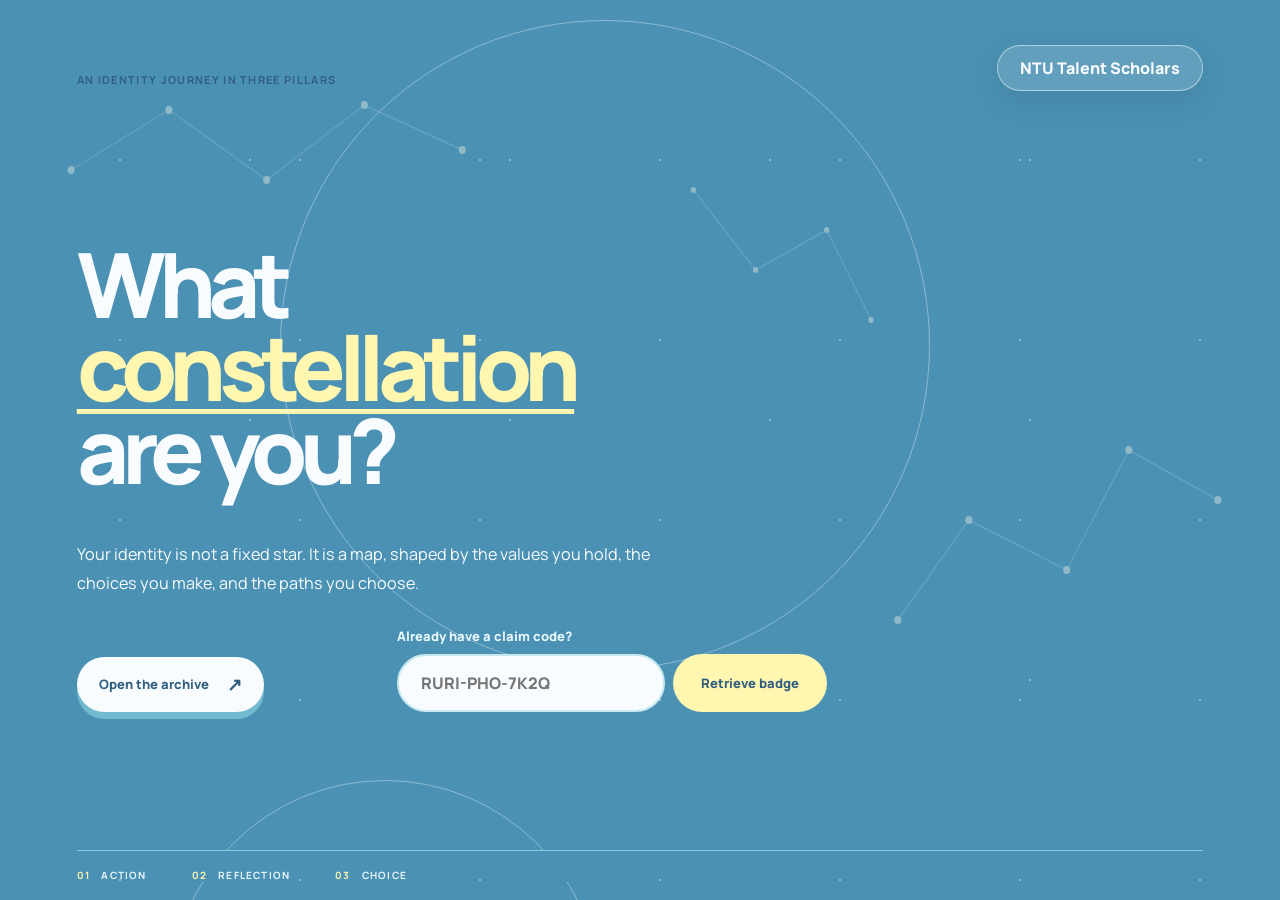
==== commit cbecf435: "Make the site responsive across mobile and tablet" ====
--- a/index.html
+++ b/index.html
@@ -2,21 +2,21 @@
 <html lang="en">
 <head>
   <meta charset="UTF-8" />
-  <meta name="viewport" content="width=device-width, initial-scale=1.0" />
+  <meta name="viewport" content="width=device-width, initial-scale=1.0, viewport-fit=cover" />
   <title>The Constellation Archive</title>
   <link rel="preconnect" href="https://fonts.googleapis.com">
   <link rel="preconnect" href="https://fonts.gstatic.com" crossorigin>
   <link href="https://fonts.googleapis.com/css2?family=DM+Mono:wght@400;500&family=Libre+Baskerville:wght@400;700&family=Manrope:wght@400;600;700;800&display=swap" rel="stylesheet">
-  <link rel="stylesheet" href="styles.css?v=customize-result-art" />
-  <link rel="stylesheet" href="questions/question-01.css" />
-  <link rel="stylesheet" href="questions/question-02.css" />
-  <link rel="stylesheet" href="questions/question-03.css" />
-  <link rel="stylesheet" href="questions/question-04.css" />
-  <link rel="stylesheet" href="questions/question-05.css" />
-  <link rel="stylesheet" href="questions/question-06.css" />
-  <link rel="stylesheet" href="questions/question-07.css" />
-  <link rel="stylesheet" href="questions/question-08.css" />
-  <link rel="stylesheet" href="questions/question-09.css?v=audio-select-fix" />
+  <link rel="stylesheet" href="styles.css?v=mobile-responsive" />
+  <link rel="stylesheet" href="questions/question-01.css?v=mobile-responsive" />
+  <link rel="stylesheet" href="questions/question-02.css?v=mobile-responsive" />
+  <link rel="stylesheet" href="questions/question-03.css?v=mobile-responsive" />
+  <link rel="stylesheet" href="questions/question-04.css?v=mobile-responsive" />
+  <link rel="stylesheet" href="questions/question-05.css?v=mobile-responsive" />
+  <link rel="stylesheet" href="questions/question-06.css?v=mobile-responsive" />
+  <link rel="stylesheet" href="questions/question-07.css?v=mobile-responsive" />
+  <link rel="stylesheet" href="questions/question-08.css?v=mobile-responsive" />
+  <link rel="stylesheet" href="questions/question-09.css?v=mobile-responsive" />
 </head>
 <body>
   <div class="stars" aria-hidden="true"><svg viewBox="0 0 1440 900" preserveAspectRatio="none"><g class="constellation constellation-a"><path d="M80 170 L190 110 L300 180 L410 105 L520 150"/><circle cx="80" cy="170" r="4"/><circle cx="190" cy="110" r="4"/><circle cx="300" cy="180" r="4"/><circle cx="410" cy="105" r="4"/><circle cx="520" cy="150" r="4"/></g><g class="constellation constellation-b"><path d="M1010 620 L1090 520 L1200 570 L1270 450 L1370 500"/><circle cx="1010" cy="620" r="4"/><circle cx="1090" cy="520" r="4"/><circle cx="1200" cy="570" r="4"/><circle cx="1270" cy="450" r="4"/><circle cx="1370" cy="500" r="4"/></g><g class="constellation constellation-c"><path d="M780 190 L850 270 L930 230 L980 320"/><circle cx="780" cy="190" r="3"/><circle cx="850" cy="270" r="3"/><circle cx="930" cy="230" r="3"/><circle cx="980" cy="320" r="3"/></g></svg></div>
@@ -142,8 +142,19 @@
         </fieldset>
 
         <fieldset class="icon-picker">
-          <legend>Choose your tin icons <span>Pick up to 6</span></legend>
+          <legend>Choose your tin icons <span>Pick up to 4</span></legend>
           <div class="icon-options" id="icon-options"></div>
+        </fieldset>
+
+        <fieldset class="signature-picker">
+          <legend>Add your signature <span>Optional</span></legend>
+          <p class="signature-help">Draw your signature below to place it on your card.</p>
+          <div class="signature-pad-shell">
+            <canvas id="signature-pad" width="900" height="220" role="img" aria-label="Draw your signature here"></canvas>
+          </div>
+          <div class="signature-pad-actions">
+            <button type="button" class="camera-secondary" id="clear-signature">Clear signature</button>
+          </div>
         </fieldset>
 
         <div class="customize-actions">
@@ -171,12 +182,13 @@
         <h1 id="result-name"></h1>
         <h3 id="result-title"></h3>
         <p class="result-attributes" id="result-attributes"></p>
-        <div class="tin-scene" aria-label="A pink constellation card resting inside an open silver keepsake tin">
+        <div class="tin-scene" aria-label="An open silver keepsake tin with your constellation card, selected icons, and saved archive options around it">
           <img class="tin-image" src="assets/tin.png" alt="Open silver keepsake tin" />
           <span class="tin-card-shadow" aria-hidden="true"></span>
           <div class="tin-card-stack">
             <img class="tin-card" src="assets/card-pink.png" alt="Pink star-bordered constellation card" />
             <img class="tin-card-photo" id="tin-card-photo" alt="Your portrait on the constellation card" hidden />
+            <img class="tin-card-signature" id="tin-card-signature" alt="Your signature on the constellation card" hidden />
             <div class="license-fields" aria-hidden="true">
               <span id="license-name"></span>
               <span id="license-dob"></span>
@@ -185,11 +197,7 @@
           </div>
           <div class="tin-items" aria-label="Your chosen keepsake icons and answer words">
             <div class="tin-icons" id="tin-icons"></div>
-            <div class="tin-item-copy">
-              <span id="tin-item-copy-one">cute camera polaroid</span>
-              <span id="tin-item-copy-two">little pink glassess</span>
-              <span id="tin-item-copy-three">mini skirt</span>
-            </div>
+            <div class="tin-word-ring" id="tin-word-ring" aria-label="Your saved archive options"></div>
           </div>
           <div class="tin-data" hidden aria-hidden="true">
             <span id="tin-word-one"></span>
@@ -228,6 +236,6 @@
   <script src="questions/question-07.js?v=audio-final"></script>
   <script src="questions/question-08.js?v=audio-final"></script>
   <script src="questions/question-09.js?v=no-melody-input"></script>
-  <script src="app.js?v=customize-result-art"></script>
+  <script src="app.js?v=constellation-tin-layout"></script>
 </body>
 </html>
--- a/styles.css
+++ b/styles.css
@@ -426,8 +426,12 @@
 
 .tin-icons {
   position: absolute;
-  inset: 0;
+  top: 54%;
+  left: 24%;
+  width: 52%;
+  height: 37%;
   z-index: 2;
+  overflow: hidden;
 }
 
 .tin-icon {
@@ -438,37 +442,41 @@
   top: var(--tin-icon-y);
   width: var(--tin-icon-size);
   aspect-ratio: 1;
-  border-radius: 28%;
-  background: rgb(255 255 255 / 62%);
-  box-shadow: inset 0 1px 0 rgb(255 255 255 / 75%);
-  font-size: clamp(18px, 4vw, 64px);
+  border-radius: 0;
+  background: transparent;
+  box-shadow: none;
+  font-size: var(--tin-icon-font-size, clamp(18px, 4vw, 64px));
   line-height: 1;
   transform: translate(-50%, -50%) rotate(var(--tin-icon-rotation));
   filter: drop-shadow(0 12px 9px rgb(62 53 60 / 34%));
 }
 
-.tin-item-copy {
+.tin-word-ring {
   position: absolute;
+  inset: 0;
   z-index: 4;
-  top: 56%;
-  left: 55%;
-  width: 46%;
-  color: #fffafa;
+  pointer-events: none;
+}
+
+.tin-word-ring .tin-word {
+  position: absolute;
+  left: var(--tin-word-x);
+  top: var(--tin-word-y);
+  z-index: 4;
+  width: min(170px, 22%);
+  max-width: 22%;
+  color: #71584f;
   font-size: clamp(10px, 1.35vw, 17px);
-  font-weight: 800;
-  line-height: 1.12;
+  font-weight: 900;
+  line-height: 1.1;
   text-align: center;
-  text-shadow: 0 2px 5px rgb(53 47 55 / 50%);
-  transform: translateX(-50%);
-}
-
-.tin-item-copy span {
-  display: block;
-}
-
-.tin-item-copy span:first-child { color: #fffafa; }
-.tin-item-copy span:nth-child(2) { color: #5b5661; }
-.tin-item-copy span:last-child { color: #ffd9e8; }
+  overflow-wrap: anywhere;
+  text-shadow: none;
+  transform: translate(-50%, -50%) rotate(var(--tin-word-rotation));
+}
+
+.tin-word-ring .tin-word:nth-child(2n) { color: #5b5661; }
+.tin-word-ring .tin-word:nth-child(3n) { color: #b26f8a; }
 
 .tin-data {
   display: none;
@@ -941,14 +949,16 @@
 }
 
 .card-color-picker,
-.icon-picker {
+.icon-picker,
+.signature-picker {
   margin: 0 0 30px;
   padding: 0;
   border: 0;
 }
 
 .card-color-picker legend,
-.icon-picker legend {
+.icon-picker legend,
+.signature-picker legend {
   display: flex;
   align-items: baseline;
   gap: 12px;
@@ -963,6 +973,52 @@
   font-size: 13px;
 }
 
+.signature-picker legend span {
+  color: #fff6b0;
+  font-size: 13px;
+}
+
+.signature-help {
+  margin: -4px 0 12px;
+  color: #e9f8fc;
+  font-size: 14px;
+}
+
+.signature-pad-shell {
+  position: relative;
+  width: min(680px, 100%);
+  height: 150px;
+  overflow: hidden;
+  border: 2px solid rgba(233, 248, 252, .72);
+  border-radius: 16px;
+  background: #f8fcff;
+  touch-action: none;
+}
+
+.signature-pad-shell::after {
+  content: "";
+  position: absolute;
+  left: 18px;
+  right: 18px;
+  bottom: 30px;
+  border-bottom: 2px dotted #9db9c2;
+  pointer-events: none;
+}
+
+#signature-pad {
+  display: block;
+  width: 100%;
+  height: 100%;
+  cursor: crosshair;
+  touch-action: none;
+}
+
+.signature-pad-actions {
+  display: flex;
+  justify-content: flex-end;
+  margin-top: 10px;
+}
+
 .card-color-options {
   display: grid;
   grid-template-columns: repeat(4, minmax(0, 1fr));
@@ -970,6 +1026,11 @@
 }
 
 .card-color-option {
+  display: flex;
+  flex-direction: column;
+  align-items: center;
+  gap: 8px;
+  min-width: 0;
   border: 2px solid transparent;
   border-radius: 20px;
   padding: 12px;
@@ -981,12 +1042,14 @@
 
 .card-color-option img {
   display: block;
-  width: 250%;
-  max-width: none;
-  aspect-ratio: 1.55 / 1;
-  object-fit: contain;
-  margin: -40% -40% -30% -75%;
-  padding: 10px 10px 10px 10px;
+  width: 100%;
+  height: auto;
+  aspect-ratio: 1.62 / 1;
+  object-fit: cover;
+  object-position: center;
+  margin: 0;
+  padding: 0;
+  pointer-events: none;
   filter: drop-shadow(0 10px 12px rgba(38, 83, 110, .2));
 }
 
@@ -1049,6 +1112,10 @@
   filter: drop-shadow(0 18px 18px rgba(93, 58, 72, .18));
 }
 
+.result-constellation-art[hidden] {
+  display: none;
+}
+
 .result-attributes {
   max-width: 560px;
   margin: 8px auto 22px;
@@ -1063,9 +1130,9 @@
 .tin-card-stack {
   position: absolute;
   z-index: 2;
-  top: 10%;
+  top: -16%;
   left: 30%;
-  width: 38%;
+  width: 40%;
   transform: rotate(-4deg);
   filter: drop-shadow(0 14px 12px rgb(93 58 72 / 28%));
 }
@@ -1084,15 +1151,44 @@
 .tin-card-photo {
   position: absolute;
   z-index: 1;
-  left: 7.2%;
-  top: 13%;
+  left: calc(7.2% + 6px);
+  top: calc(32.8% + 6px);
   width: 35%;
-  height: 68.5%;
+  height: 28.5%;
   border-radius: 1px;
   object-fit: cover;
 }
 
 .tin-card-photo[hidden] {
+  display: none;
+}
+
+.tin-card-signature {
+  position: absolute;
+  z-index: 3;
+  left: 45%;
+  top: 56.5%;
+  bottom: auto;
+  display: block;
+  width: 44%;
+  height: 8%;
+  pointer-events: none;
+  object-fit: contain;
+  object-position: center;
+  mix-blend-mode: multiply;
+  opacity: .9;
+  transform: rotate(-1.5deg);
+}
+
+.tin-card-stack[data-card-color="yellow"] .tin-card-signature {
+  left: 45%;
+  top: 77%;
+  bottom: auto;
+  width: 46%;
+  height: 8%;
+}
+
+.tin-card-signature[hidden] {
   display: none;
 }
 
@@ -1119,11 +1215,11 @@
   transform: rotate(-1.5deg);
 }
 
-#license-name,
+#license-name { top: calc(38.6% - 1px); }
+#license-dob { top: 41.3%; }
+#license-domain { top: 44%; }
 #standalone-license-name { top: 25.6%; }
-#license-dob,
 #standalone-license-dob { top: 31.8%; }
-#license-domain,
 #standalone-license-domain { top: 38%; }
 
 .tin-card-stack .license-fields {
@@ -1511,9 +1607,14 @@
     object-fit: contain;
   }
 
+  .tin-icons {
+    top: 52%;
+    height: 32%;
+  }
+
   .tin-card-stack {
-    top: 8%;
-    left: 29%;
+    top: -17%;
+    left: 30%;
     width: 42%;
   }
 
@@ -1836,3 +1937,764 @@
     margin: 0 auto;
   }
 }
+
+/* Complete responsive pass — this block intentionally stays last. */
+html {
+  min-width: 320px;
+  -webkit-text-size-adjust: 100%;
+  text-size-adjust: 100%;
+}
+
+body,
+main,
+.screen {
+  width: 100%;
+}
+
+button,
+input,
+select,
+textarea {
+  font: inherit;
+}
+
+button,
+a,
+input,
+select {
+  -webkit-tap-highlight-color: transparent;
+}
+
+.primary {
+  display: inline-flex;
+  min-height: 52px;
+  max-width: 100%;
+  align-items: center;
+  justify-content: space-between;
+  gap: 18px;
+  line-height: 1.25;
+  text-align: left;
+}
+
+.primary span {
+  flex: 0 0 auto;
+  margin-left: 0;
+}
+
+.screen p,
+.screen h1,
+.screen h2,
+.screen h3,
+.screen label,
+.screen button,
+.screen a {
+  overflow-wrap: break-word;
+}
+
+@media (max-width: 900px) {
+  main {
+    min-height: 100dvh;
+  }
+
+  .screen.intro:not(.active) {
+    display: none !important;
+  }
+
+  .screen.intro.active {
+    display: flex !important;
+  }
+
+  .intro {
+    min-height: 100dvh;
+    height: auto;
+    padding:
+      max(92px, calc(env(safe-area-inset-top) + 76px))
+      clamp(24px, 7vw, 64px)
+      max(32px, calc(env(safe-area-inset-bottom) + 22px));
+    overflow: visible;
+    flex-direction: column;
+    justify-content: flex-start;
+  }
+
+  .intro .eyebrow,
+  .intro h1,
+  .intro .lead,
+  .intro .primary,
+  .intro .pillar-row,
+  .intro .retrieve-form {
+    position: relative !important;
+    inset: auto !important;
+  }
+
+  .intro .eyebrow {
+    width: min(100%, 680px);
+  }
+
+  .intro h1 {
+    width: min(100%, 760px);
+    margin: 24px 0 20px;
+    font-size: clamp(54px, 13vw, 86px) !important;
+    line-height: .92;
+  }
+
+  .intro h1 em {
+    display: inline-block;
+    max-width: 100%;
+    font-size: .82em;
+    white-space: nowrap;
+  }
+
+  .intro .lead {
+    width: min(100%, 620px);
+    max-width: none;
+    margin: 0;
+    font-size: clamp(15px, 2.6vw, 18px);
+    line-height: 1.55;
+  }
+
+  .intro .primary {
+    width: fit-content;
+    margin: 26px 0 0;
+  }
+
+  .intro .retrieve-form {
+    width: min(100%, 540px) !important;
+    margin: 22px 0 0 !important;
+  }
+
+  .intro .retrieve-form div {
+    align-items: stretch;
+  }
+
+  .intro .retrieve-form input,
+  .intro .retrieve-form button {
+    min-height: 50px;
+    font-size: 16px;
+  }
+
+  .intro .pillar-row {
+    width: min(100%, 720px);
+    margin: 30px 0 0;
+    padding-top: 18px;
+    flex-wrap: wrap;
+    gap: 12px clamp(16px, 4vw, 30px);
+  }
+
+  .intro .orbit,
+  .intro .hero-star {
+    display: none;
+  }
+
+  .scholars-nav {
+    position: absolute !important;
+    inset:
+      max(16px, env(safe-area-inset-top))
+      max(16px, env(safe-area-inset-right))
+      auto auto !important;
+    max-width: calc(100% - 32px);
+    min-height: 42px;
+    padding: 0 16px;
+    font-size: 13px;
+    white-space: nowrap;
+  }
+
+  .screen.archive-intro.active,
+  .screen.name-intro.active,
+  .screen.station-intro.active,
+  .screen.camera-screen.active,
+  .screen.customize-screen.active {
+    display: flex;
+  }
+
+  .archive-intro,
+  .name-intro,
+  .station-intro,
+  .camera-screen,
+  .customize-screen {
+    min-height: 100dvh;
+    align-items: center;
+    justify-content: center;
+    padding:
+      max(24px, calc(env(safe-area-inset-top) + 16px))
+      clamp(16px, 4vw, 28px)
+      max(28px, calc(env(safe-area-inset-bottom) + 18px));
+  }
+
+  .archive-intro-card,
+  .name-intro-card,
+  .station-intro-card,
+  .camera-card,
+  .customize-card {
+    width: min(100%, 680px);
+    max-width: none;
+    padding: clamp(30px, 6vw, 48px);
+    border-radius: clamp(20px, 4vw, 28px);
+  }
+
+  .archive-intro h2,
+  .name-intro-card h2,
+  .station-intro-card h2,
+  .camera-card h2,
+  .customize-card h2 {
+    margin: 22px 0 18px;
+    font-size: clamp(42px, 10vw, 66px);
+    line-height: .96;
+  }
+
+  .archive-intro .intro-copy,
+  .name-intro-card p,
+  .station-lead,
+  .camera-lead,
+  .customize-lead {
+    font-size: clamp(14px, 2.2vw, 17px);
+    line-height: 1.6;
+  }
+
+  .name-intro-card label:not(:first-of-type) {
+    margin-top: 18px;
+  }
+
+  .name-intro-card input,
+  .station-intro-card select {
+    min-height: 54px;
+    font-size: 16px;
+  }
+
+  .station-intro-card label {
+    align-items: baseline;
+    gap: 12px;
+  }
+
+  .quiz {
+    width: 100%;
+    min-height: 100dvh;
+    padding:
+      max(22px, calc(env(safe-area-inset-top) + 14px))
+      clamp(10px, 3vw, 24px)
+      max(36px, calc(env(safe-area-inset-bottom) + 24px));
+  }
+
+  .quiz-top {
+    width: 100%;
+    gap: 10px;
+    margin: 0 0 14px;
+    padding: 0 4px 14px;
+  }
+
+  .quiz-top .eyebrow {
+    flex: 0 1 auto;
+    font-size: 10px;
+    letter-spacing: .07em;
+  }
+
+  .progress-dots {
+    flex: 1 1 auto;
+    justify-content: flex-end;
+    gap: 5px;
+  }
+
+  .progress-dots i {
+    width: 8px;
+    height: 8px;
+  }
+
+  body[data-question] .quiz .flipbook {
+    display: flex !important;
+    width: 100% !important;
+    height: auto !important;
+    min-height: 0 !important;
+    max-height: none !important;
+    flex-direction: column !important;
+    overflow: hidden !important;
+    border-radius: clamp(16px, 4vw, 24px) !important;
+    background: none !important;
+  }
+
+  .quiz .question-pane,
+  .quiz .symbol-pane,
+  .quiz .answers-pane {
+    position: relative !important;
+    inset: auto !important;
+    width: 100% !important;
+    height: auto !important;
+  }
+
+  .quiz .question-pane {
+    min-height: 0 !important;
+    padding: clamp(28px, 7vw, 44px) clamp(20px, 6vw, 36px) 16px !important;
+    align-items: flex-start !important;
+    justify-content: flex-start !important;
+  }
+
+  .quiz .question-pane .question-note,
+  .quiz .question-pane h2 {
+    width: 100%;
+    max-width: none !important;
+  }
+
+  .quiz .question-pane .question-note {
+    margin-bottom: 20px;
+    font-size: clamp(12px, 2.2vw, 15px);
+  }
+
+  .quiz .question-pane h2 {
+    font-size: clamp(34px, 8.5vw, 54px) !important;
+    line-height: 1 !important;
+  }
+
+  .quiz .question-pane .back {
+    min-height: 44px;
+    margin-top: 14px !important;
+    padding: 10px 0;
+  }
+
+  .quiz .symbol-pane {
+    min-height: clamp(170px, 30vw, 250px) !important;
+    padding: 4px 18px 18px !important;
+    display: flex !important;
+    align-items: center !important;
+    justify-content: center !important;
+    overflow: hidden !important;
+    border: 0 !important;
+  }
+
+  .quiz .question-image.visible,
+  .quiz .question-symbol {
+    position: relative !important;
+    inset: auto !important;
+    max-width: 100% !important;
+    max-height: clamp(160px, 28vw, 235px);
+    transform: none !important;
+  }
+
+  .quiz .question-image.visible {
+    width: min(68vw, 320px) !important;
+  }
+
+  .quiz .question-symbol {
+    font-size: clamp(82px, 20vw, 120px);
+  }
+
+  .quiz .answers-pane {
+    padding: clamp(26px, 6vw, 38px) clamp(20px, 6vw, 36px) !important;
+    justify-content: flex-start !important;
+    border-top: 1px solid rgba(255, 255, 255, .2);
+  }
+
+  .quiz .answers-pane .answers {
+    width: 100% !important;
+    max-width: none !important;
+    gap: 8px !important;
+  }
+
+  .quiz .answers-pane .answer,
+  body[data-question="8"] .quiz .answers-pane .audio-answer {
+    width: 100%;
+    min-height: 52px !important;
+    grid-template-columns: 44px minmax(0, 1fr) !important;
+    gap: 8px;
+    padding: 8px 0 !important;
+  }
+
+  .quiz .answers-pane .answer b {
+    max-width: none !important;
+    font-size: clamp(17px, 3.2vw, 22px) !important;
+    line-height: 1.2 !important;
+  }
+
+  body[data-question="8"] .quiz .answers-pane .audio-answer audio {
+    width: 100%;
+    max-width: 100%;
+  }
+
+  .home-redirect {
+    min-width: 72px;
+    min-height: 44px;
+    margin: 12px 4px 0 auto;
+  }
+
+  body[data-question="0"] .quiz :is(.question-pane, .symbol-pane) { background: #7fb5a8; }
+  body[data-question="0"] .quiz .answers-pane { background: #bfd2c1; }
+  body[data-question="1"] .quiz :is(.question-pane, .symbol-pane) { background: #e3ded3; }
+  body[data-question="1"] .quiz .answers-pane { background: #36496b; }
+  body[data-question="2"] .quiz :is(.question-pane, .symbol-pane) { background: #052b64; }
+  body[data-question="2"] .quiz .answers-pane { background: #facf81; }
+  body[data-question="3"] .quiz :is(.question-pane, .symbol-pane) { background: #f8efd8; }
+  body[data-question="3"] .quiz .answers-pane { background: #fff9ec; }
+  body[data-question="4"] .quiz :is(.question-pane, .symbol-pane) { background: #244a7f; }
+  body[data-question="4"] .quiz .answers-pane { background: #7ea9d9; }
+  body[data-question="5"] .quiz :is(.question-pane, .symbol-pane) { background: #8c7146; }
+  body[data-question="5"] .quiz .answers-pane { background: #d8ad56; }
+  body[data-question="6"] .quiz :is(.question-pane, .symbol-pane) { background: #6fa8c9; }
+  body[data-question="6"] .quiz .answers-pane { background: #5f4d46; }
+  body[data-question="7"] .quiz :is(.question-pane, .symbol-pane) { background: #514263; }
+  body[data-question="7"] .quiz .answers-pane { background: #b99ac3; }
+  body[data-question="8"] .quiz :is(.question-pane, .symbol-pane) { background: #294f73; }
+  body[data-question="8"] .quiz .answers-pane { background: #c99a55; }
+
+  body[data-question="0"] .quiz .answers-pane :is(.choose-label, .answer-number, .answer b),
+  body[data-question="2"] .quiz .answers-pane :is(.choose-label, .answer-number, .answer b),
+  body[data-question="8"] .quiz .answers-pane :is(.choose-label, .answer-number, .answer b, .audio-answer small) {
+    color: #294f73;
+  }
+
+  body[data-question="0"] .quiz .answers-pane .answer-number,
+  body[data-question="2"] .quiz .answers-pane .answer-number,
+  body[data-question="8"] .quiz .answers-pane .answer-number {
+    border-color: #294f73;
+  }
+
+  body[data-question="5"] .quiz .answers-pane :is(.choose-label, .answer-number, .answer b) {
+    color: #49381f;
+  }
+
+  body[data-question="5"] .quiz .answers-pane .answer-number {
+    border-color: #49381f;
+  }
+
+  body[data-question="7"] .quiz .answers-pane :is(.choose-label, .answer-number, .answer b) {
+    color: #3f3150;
+  }
+
+  body[data-question="7"] .quiz .answers-pane .answer-number {
+    border-color: #3f3150;
+  }
+
+  .camera-card {
+    display: flex !important;
+    flex-direction: column;
+    align-items: stretch;
+  }
+
+  .camera-view {
+    order: 4;
+    width: min(100%, 330px);
+    margin: 24px auto 4px;
+  }
+
+  .camera-status { order: 5; }
+  .camera-controls { order: 6; }
+  .camera-finish { order: 7; }
+  .camera-back-row { order: 8; }
+  .camera-error { order: 9; }
+
+  .camera-controls,
+  .camera-finish {
+    flex-wrap: wrap;
+  }
+
+  .customize-card {
+    width: min(100%, 780px);
+  }
+
+  .customize-lead {
+    width: 100%;
+  }
+
+  .card-color-options {
+    grid-template-columns: repeat(2, minmax(0, 1fr));
+  }
+
+  .signature-pad-shell {
+    width: 100%;
+  }
+
+  .screen.result.active,
+  .screen.card-result.active {
+    min-height: 100dvh;
+    height: auto;
+    align-items: flex-start;
+    padding:
+      max(24px, calc(env(safe-area-inset-top) + 16px))
+      clamp(12px, 3vw, 24px)
+      max(36px, calc(env(safe-area-inset-bottom) + 24px));
+    overflow-x: hidden;
+    overflow-y: auto;
+  }
+
+  .result-card,
+  .card-result-card {
+    width: min(100%, 720px);
+    min-height: 0;
+  }
+
+  .result-card {
+    padding: 20px 0 28px;
+  }
+
+  .result h1 {
+    font-size: clamp(44px, 12vw, 72px);
+  }
+
+  .tin-scene {
+    width: min(100%, 560px) !important;
+    height: auto !important;
+    aspect-ratio: 3 / 2;
+    margin: 20px auto 12px;
+  }
+
+  .tin-card-stack {
+    top: -14%;
+  }
+
+  .tin-word-ring .tin-word {
+    font-size: clamp(8px, 1.9vw, 12px) !important;
+  }
+
+  .result-copy {
+    width: min(100%, 640px);
+    padding: 16px 8px 0;
+  }
+
+  .claim-card {
+    width: min(100%, 380px);
+  }
+
+  .card-result-kicker {
+    margin-bottom: 20px;
+    font-size: clamp(22px, 5vw, 34px);
+  }
+
+  .card-result-actions {
+    flex-wrap: wrap;
+    gap: 14px;
+    margin-top: 24px;
+  }
+
+  .standalone-license {
+    width: min(100%, 720px);
+  }
+
+  .scholars-showcase {
+    padding:
+      max(20px, env(safe-area-inset-top))
+      clamp(14px, 4vw, 36px)
+      max(52px, calc(env(safe-area-inset-bottom) + 32px));
+  }
+
+  .scholars-hero {
+    margin: clamp(30px, 6vw, 52px) auto clamp(28px, 6vw, 46px);
+  }
+
+  .scholars-hero h1 {
+    font-size: clamp(52px, 13vw, 96px);
+  }
+}
+
+@media (max-width: 520px) {
+  .intro {
+    padding-top: max(88px, calc(env(safe-area-inset-top) + 72px));
+  }
+
+  .intro h1 {
+    font-size: clamp(48px, 16vw, 68px) !important;
+  }
+
+  .intro .retrieve-form div {
+    flex-direction: column !important;
+  }
+
+  .intro .retrieve-form button,
+  .intro .retrieve-form input,
+  .intro .primary {
+    width: 100%;
+  }
+
+  .intro .pillar-row span {
+    flex: 1 1 130px;
+  }
+
+  .archive-intro-card,
+  .name-intro-card,
+  .station-intro-card,
+  .camera-card,
+  .customize-card {
+    padding: 28px 20px;
+  }
+
+  .archive-intro h2,
+  .name-intro-card h2,
+  .station-intro-card h2,
+  .camera-card h2,
+  .customize-card h2 {
+    font-size: clamp(39px, 12vw, 52px);
+  }
+
+  .archive-intro-star {
+    right: 22px;
+    top: 24px;
+    font-size: 24px;
+  }
+
+  .station-intro-card label {
+    align-items: flex-start;
+    flex-direction: column;
+    gap: 4px;
+  }
+
+  .archive-intro .primary,
+  .name-intro-card .primary,
+  .station-intro-card .primary {
+    width: 100%;
+  }
+
+  .quiz .question-pane h2 {
+    font-size: clamp(32px, 10.5vw, 46px) !important;
+  }
+
+  .quiz .symbol-pane {
+    min-height: 165px !important;
+  }
+
+  .quiz .question-image.visible {
+    width: min(76vw, 280px) !important;
+  }
+
+  .quiz .answers-pane .answer b {
+    font-size: 17px !important;
+  }
+
+  .camera-controls,
+  .camera-finish,
+  .customize-actions,
+  .card-result-actions {
+    align-items: stretch;
+    flex-direction: column;
+  }
+
+  .camera-controls > *,
+  .camera-finish > *,
+  .customize-actions > *,
+  .card-result-actions > * {
+    width: 100%;
+    justify-content: center;
+    text-align: center;
+  }
+
+  .card-color-option {
+    padding: 9px;
+    border-radius: 16px;
+  }
+
+  .icon-options {
+    display: grid;
+    grid-template-columns: repeat(5, minmax(0, 1fr));
+    gap: 8px;
+  }
+
+  .icon-option {
+    width: 100%;
+    height: auto;
+    min-height: 50px;
+    border-radius: 16px;
+    font-size: clamp(22px, 7vw, 28px);
+  }
+
+  .signature-pad-shell {
+    height: 130px;
+  }
+
+  .tin-scene {
+    width: calc(100% + 12px) !important;
+    margin-left: -6px;
+  }
+
+  .tin-card-stack {
+    top: -12%;
+    width: 43%;
+  }
+
+  .tin-items {
+    transform: scale(.96);
+  }
+
+  .claim-card strong {
+    font-size: clamp(21px, 7vw, 28px);
+    overflow-wrap: anywhere;
+  }
+
+  .scholars-home {
+    min-height: 44px;
+  }
+
+  .scholars-hero h1 {
+    font-size: clamp(44px, 17vw, 72px);
+  }
+
+  .scholars-hero p {
+    font-size: clamp(16px, 5vw, 20px);
+  }
+
+  .scholar-tin-card img {
+    width: 132%;
+    margin-left: -16%;
+  }
+}
+
+@media (max-width: 360px) {
+  .intro,
+  .archive-intro,
+  .name-intro,
+  .station-intro,
+  .camera-screen,
+  .customize-screen {
+    padding-right: 14px;
+    padding-left: 14px;
+  }
+
+  .archive-intro-card,
+  .name-intro-card,
+  .station-intro-card,
+  .camera-card,
+  .customize-card {
+    padding-right: 16px;
+    padding-left: 16px;
+  }
+
+  .quiz .question-pane,
+  .quiz .answers-pane {
+    padding-right: 16px !important;
+    padding-left: 16px !important;
+  }
+
+  .card-color-options {
+    gap: 8px;
+  }
+
+  .icon-options {
+    grid-template-columns: repeat(4, minmax(0, 1fr));
+  }
+}
+
+@media (max-width: 900px) and (max-height: 560px) and (orientation: landscape) {
+  .archive-intro,
+  .name-intro,
+  .station-intro,
+  .camera-screen,
+  .customize-screen {
+    align-items: flex-start;
+  }
+
+  .intro {
+    padding-top: max(76px, calc(env(safe-area-inset-top) + 66px));
+  }
+
+  .intro h1 {
+    font-size: clamp(48px, 12vw, 70px) !important;
+  }
+
+  .quiz .symbol-pane {
+    min-height: 150px !important;
+  }
+}
+
+@media (prefers-reduced-motion: reduce) {
+  *,
+  *::before,
+  *::after {
+    scroll-behavior: auto !important;
+    animation-duration: .01ms !important;
+    animation-iteration-count: 1 !important;
+    transition-duration: .01ms !important;
+  }
+}
--- a/questions/question-01.css
+++ b/questions/question-01.css
@@ -5,11 +5,11 @@
 }
 
 body[data-question="0"] .quiz .flipbook {
-  background: linear-gradient(90deg, #7fb5a8 0%, #7fb5a8 50%, #eecf8b 50.1%, #eecf8b 100%);
+  background: linear-gradient(90deg, #7fb5a8 0%, #7fb5a8 50%, #BFD2C1 50.1%, #BFD2C1 100%);
 
 }
 
-@media (min-width: 781px) {
+@media (min-width: 901px) {
   body[data-question="0"] .quiz .question-image.visible {
     width: var(--question-image-size) !important;
     transform: translate(calc(-50% + var(--question-image-offset-x)), calc(-50% + var(--question-image-offset-y))) !important;
--- a/questions/question-02.css
+++ b/questions/question-02.css
@@ -14,7 +14,7 @@
   color: #101820 !important;
 }
 
-@media (min-width: 781px) {
+@media (min-width: 901px) {
   body[data-question="1"] .quiz .question-image.visible {
     width: var(--question-image-size) !important;
     transform: translate(calc(-50% + var(--question-image-offset-x)), calc(-50% + var(--question-image-offset-y))) !important;
--- a/questions/question-03.css
+++ b/questions/question-03.css
@@ -17,7 +17,7 @@
   color: #ffffff !important;
 }
 
-@media (min-width: 781px) {
+@media (min-width: 901px) {
   body[data-question="2"] .quiz .question-image.visible {
     width: var(--question-image-size) !important;
     transform: translate(calc(-50% + var(--question-image-offset-x)), calc(-50% + var(--question-image-offset-y))) !important;
--- a/questions/question-04.css
+++ b/questions/question-04.css
@@ -65,7 +65,7 @@
   border-color: #d6c59d;
 }
 
-@media (min-width: 781px) {
+@media (min-width: 901px) {
   body[data-question="3"] .quiz .question-image.visible {
     width: var(--question-image-size) !important;
     transform: translate(calc(-50% + var(--question-image-offset-x)), calc(-50% + var(--question-image-offset-y))) !important;
--- a/questions/question-05.css
+++ b/questions/question-05.css
@@ -8,7 +8,7 @@
   background: linear-gradient(90deg, #244a7f 0%, #244a7f 50%, #7ea9d9 50.1%, #7ea9d9 100%);
 }
 
-@media (min-width: 781px) {
+@media (min-width: 901px) {
   body[data-question="4"] .quiz .question-image.visible {
     width: var(--question-image-size) !important;
     transform: translate(calc(-50% + var(--question-image-offset-x)), calc(-50% + var(--question-image-offset-y))) !important;
--- a/questions/question-06.css
+++ b/questions/question-06.css
@@ -8,7 +8,7 @@
   background: linear-gradient(90deg, #8c7146 0%, #8c7146 50%, #d8ad56 50.1%, #d8ad56 100%);
 }
 
-@media (min-width: 781px) {
+@media (min-width: 901px) {
   body[data-question="5"] .quiz .question-image.visible {
     width: var(--question-image-size) !important;
     transform: translate(calc(-50% + var(--question-image-offset-x)), calc(-50% + var(--question-image-offset-y))) !important;
--- a/questions/question-07.css
+++ b/questions/question-07.css
@@ -1,14 +1,14 @@
 body[data-question="6"] {
-  --question-image-size: 480px;
+  --question-image-size: 450px;
   --question-image-offset-x: 0px;
   --question-image-offset-y: 0px;
 }
 
 body[data-question="6"] .quiz .flipbook {
-  background: linear-gradient(90deg, #5f4d46 0%, #5f4d46 50%, #6fa8c9 50.1%, #6fa8c9 100%);
+  background: linear-gradient(90deg, #6fa8c9 0%, #6fa8c9 50%, #5f4d46 50.1%, #5f4d46 100%);
 }
 
-@media (min-width: 781px) {
+@media (min-width: 901px) {
   body[data-question="6"] .quiz .question-image.visible {
     width: var(--question-image-size) !important;
     transform: translate(calc(-50% + var(--question-image-offset-x)), calc(-50% + var(--question-image-offset-y))) !important;
--- a/questions/question-08.css
+++ b/questions/question-08.css
@@ -8,7 +8,7 @@
   background: linear-gradient(90deg, #514263 0%, #514263 50%, #b99ac3 50.1%, #b99ac3 100%);
 }
 
-@media (min-width: 781px) {
+@media (min-width: 901px) {
   body[data-question="7"] .quiz .question-image.visible {
     width: var(--question-image-size) !important;
     transform: translate(calc(-50% + var(--question-image-offset-x)), calc(-50% + var(--question-image-offset-y))) !important;
--- a/questions/question-09.css
+++ b/questions/question-09.css
@@ -46,7 +46,7 @@
   cursor: pointer;
 }
 
-@media (min-width: 781px) {
+@media (min-width: 901px) {
   body[data-question="8"] .quiz .question-image.visible {
     width: var(--question-image-size) !important;
     transform: translate(calc(-50% + var(--question-image-offset-x)), calc(-50% + var(--question-image-offset-y))) !important;
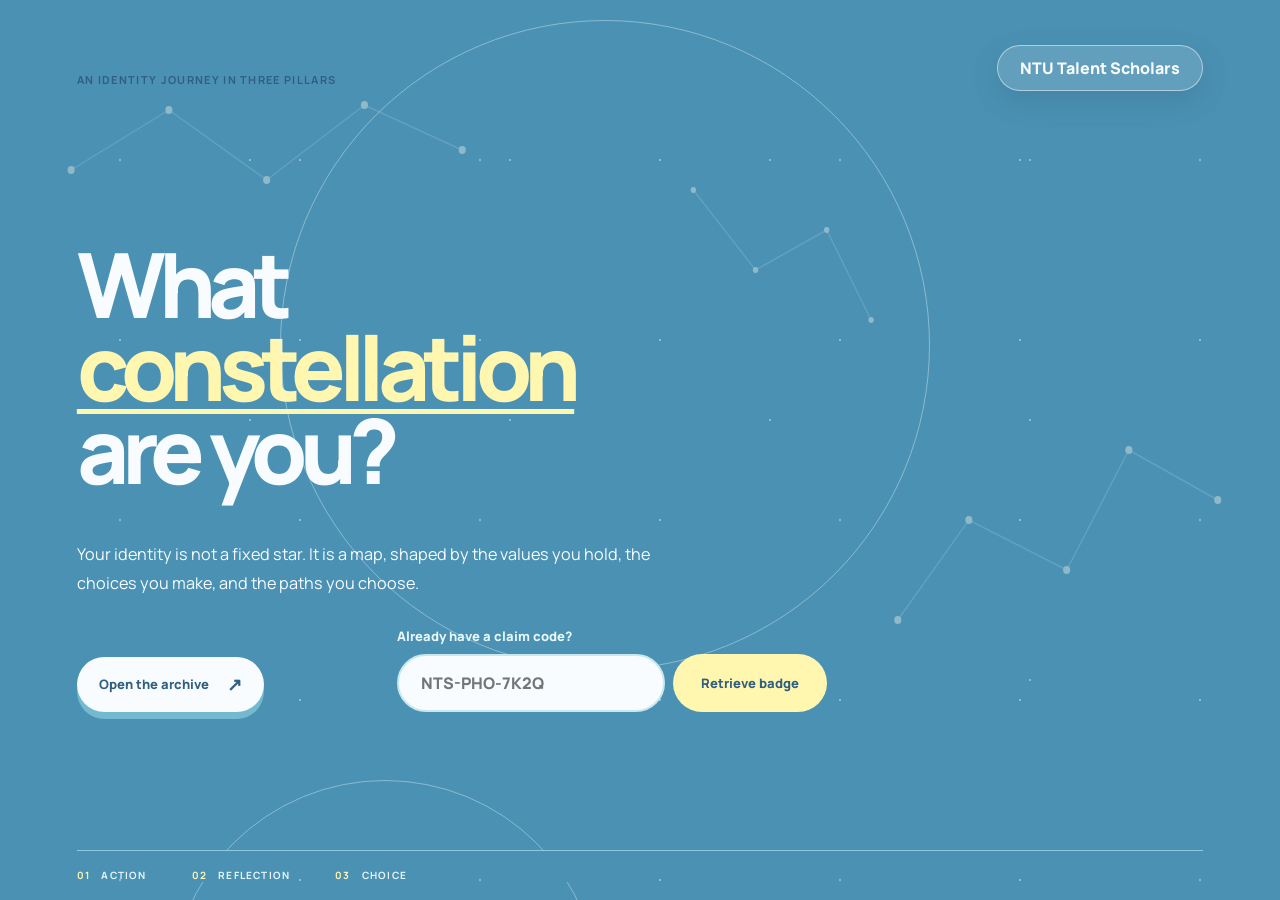
==== commit fcdce627: "Add new icons and use NTS claim codes" ====
--- a/index.html
+++ b/index.html
@@ -30,7 +30,7 @@
       <form class="retrieve-form" id="retrieve-form">
         <label for="claim-code">Already have a claim code?</label>
         <div>
-          <input id="claim-code" type="text" placeholder="RURI-PHO-7K2Q" autocomplete="off" />
+          <input id="claim-code" type="text" placeholder="NTS-PHO-7K2Q" autocomplete="off" />
           <button type="submit">Retrieve badge</button>
         </div>
         <p id="retrieve-message" aria-live="polite"></p>
@@ -85,7 +85,7 @@
       <div class="camera-card">
         <div class="eyebrow">THE ARCHIVE · YOUR PORTRAIT</div>
         <h2>Place yourself<br><em>in the archive.</em></h2>
-        <p class="camera-lead">Take a quick selfie for the photograph on your constellation card. Your image stays in this session and is not sent with your badge.</p>
+        <p class="camera-lead">Take a quick selfie for the photograph on your constellation card. When Supabase is configured, it is stored with your badge so the portrait can return with it.</p>
         <div class="camera-view" id="camera-view">
           <img class="camera-body" src="assets/camera-body.png" alt="" aria-hidden="true" />
           <video id="camera-preview" autoplay playsinline muted hidden aria-label="Live front-camera preview"></video>
--- a/styles.css
+++ b/styles.css
@@ -431,24 +431,41 @@
   width: 52%;
   height: 37%;
   z-index: 2;
+  display: flex;
+  align-items: center;
+  justify-content: space-evenly;
+  gap: 2%;
+  padding: 3% 2% 4%;
   overflow: hidden;
 }
 
 .tin-icon {
-  position: absolute;
+  position: relative;
   display: grid;
   place-items: center;
-  left: var(--tin-icon-x);
-  top: var(--tin-icon-y);
-  width: var(--tin-icon-size);
-  aspect-ratio: 1;
+  flex: 1 1 0;
+  width: auto;
+  max-width: 24%;
+  height: 88%;
   border-radius: 0;
   background: transparent;
   box-shadow: none;
-  font-size: var(--tin-icon-font-size, clamp(18px, 4vw, 64px));
   line-height: 1;
-  transform: translate(-50%, -50%) rotate(var(--tin-icon-rotation));
-  filter: drop-shadow(0 12px 9px rgb(62 53 60 / 34%));
+  transform: none;
+  filter: none;
+}
+
+.tin-icon-image {
+  filter: none;
+}
+
+.tin-icon-image img {
+  display: block;
+  width: calc(100% + 15px);
+  height: calc(100% + 15px);
+  max-width: none;
+  max-height: none;
+  object-fit: contain;
 }
 
 .tin-word-ring {
@@ -1074,21 +1091,30 @@
   display: inline-flex;
   align-items: center;
   justify-content: center;
-  width: 58px;
-  height: 58px;
-  border: 2px solid rgba(233, 248, 252, .58);
-  border-radius: 20px;
-  background: rgba(248, 252, 255, .16);
-  font-size: 28px;
+  width: 73px;
+  height: 73px;
+  padding: 4px;
+  border: 2px solid transparent;
+  border-radius: 12px;
+  background: transparent;
+  box-shadow: none;
   cursor: pointer;
   transition: transform .18s ease, background .18s ease, border-color .18s ease;
+}
+
+.icon-option img {
+  display: block;
+  width: 100%;
+  height: 100%;
+  object-fit: contain;
 }
 
 .icon-option:hover,
 .icon-option[aria-pressed="true"] {
   transform: translateY(-3px) rotate(-2deg);
   border-color: #fff6b0;
-  background: rgba(255, 246, 176, .32);
+  background: transparent;
+  box-shadow: none;
 }
 
 .customize-actions {
@@ -1215,9 +1241,9 @@
   transform: rotate(-1.5deg);
 }
 
-#license-name { top: calc(38.6% - 1px); }
-#license-dob { top: 41.3%; }
-#license-domain { top: 44%; }
+#license-name { top: calc(38% - 1px); }
+#license-dob { top: 40%; }
+#license-domain { top: 43%; }
 #standalone-license-name { top: 25.6%; }
 #standalone-license-dob { top: 31.8%; }
 #standalone-license-domain { top: 38%; }
@@ -1608,8 +1634,8 @@
   }
 
   .tin-icons {
-    top: 52%;
-    height: 32%;
+    top: 53%;
+    height: 35%;
   }
 
   .tin-card-stack {
@@ -2578,14 +2604,14 @@
 
   .icon-options {
     display: grid;
-    grid-template-columns: repeat(5, minmax(0, 1fr));
+    grid-template-columns: repeat(4, minmax(0, 1fr));
     gap: 8px;
   }
 
   .icon-option {
     width: 100%;
     height: auto;
-    min-height: 50px;
+    min-height: 65px;
     border-radius: 16px;
     font-size: clamp(22px, 7vw, 28px);
   }
@@ -2698,3 +2724,239 @@
     transition-duration: .01ms !important;
   }
 }
+
+/* Mobile question artwork meets the answer divider like the desktop spread. */
+@media (max-width: 900px) {
+  .quiz .question-pane {
+    padding-bottom: 8px !important;
+  }
+
+  .quiz .symbol-pane {
+    min-height: 0 !important;
+    padding: clamp(8px, 2.5vw, 18px) 18px clamp(24px, 5vw, 40px) !important;
+    justify-content: flex-end !important;
+    overflow: visible !important;
+  }
+
+  .quiz .question-image.visible {
+    width: min(88vw, 440px) !important;
+    max-height: none !important;
+    margin: 0 !important;
+  }
+}
+
+/* iOS date controls can keep an intrinsic width larger than their card. */
+@media (max-width: 900px) {
+  .name-intro-card input[type="date"] {
+    display: block;
+    width: 100% !important;
+    min-width: 0 !important;
+    max-width: 100% !important;
+    box-sizing: border-box !important;
+    -webkit-appearance: none;
+    appearance: none;
+  }
+}
+
+/* Keep mobile quiz artwork true to its source colors on darker page skins. */
+@media (max-width: 900px) {
+  body:has(.quiz.active) .stars {
+    opacity: .16;
+    mix-blend-mode: normal;
+  }
+
+  .quiz .question-image.visible {
+    mix-blend-mode: normal !important;
+  }
+}
+
+/* Compact mobile question spreads so the prompt, artwork, and choices share a fold. */
+@media (max-width: 900px) {
+  .quiz {
+    padding:
+      max(12px, env(safe-area-inset-top))
+      clamp(8px, 2.5vw, 16px)
+      max(24px, calc(env(safe-area-inset-bottom) + 12px)) !important;
+  }
+
+  .quiz-top {
+    margin-bottom: 8px !important;
+    padding: 0 2px 8px !important;
+  }
+
+  .quiz-top .eyebrow {
+    font-size: 9px;
+  }
+
+  .progress-dots {
+    gap: 4px;
+  }
+
+  .progress-dots i {
+    width: 7px;
+    height: 7px;
+  }
+
+  .quiz .question-pane {
+    padding: clamp(18px, 4.5vw, 26px) clamp(16px, 5vw, 28px) 4px !important;
+  }
+
+  .quiz .question-pane .question-note {
+    margin-bottom: 8px;
+    font-size: clamp(9px, 2.4vw, 11px);
+    line-height: 1.3;
+  }
+
+  .quiz .question-pane h2 {
+    font-size: clamp(25px, 7.5vw, 36px) !important;
+    line-height: 1.02 !important;
+  }
+
+  .quiz .question-pane .back {
+    min-height: 38px;
+    margin-top: 4px !important;
+    padding: 7px 0;
+    font-size: 10px;
+  }
+
+  .quiz .symbol-pane {
+    min-height: 0 !important;
+    padding: 0 14px clamp(10px, 2.5vw, 18px) !important;
+  }
+
+  .quiz .question-image.visible {
+    width: min(62vw, 250px) !important;
+    max-height: clamp(120px, 22dvh, 190px) !important;
+    object-fit: contain;
+  }
+
+  .quiz .question-symbol {
+    font-size: clamp(68px, 17vw, 96px);
+  }
+
+  .quiz .answers-pane {
+    padding: clamp(14px, 3.5vw, 20px) clamp(16px, 5vw, 28px) clamp(16px, 4vw, 24px) !important;
+  }
+
+  .quiz .choose-label {
+    margin-bottom: 6px;
+    font-size: 9px;
+  }
+
+  .quiz .answers-pane .answers {
+    gap: 2px !important;
+  }
+
+  .quiz .answers-pane .answer,
+  body[data-question="8"] .quiz .answers-pane .audio-answer {
+    min-height: 44px !important;
+    grid-template-columns: 36px minmax(0, 1fr) !important;
+    gap: 6px;
+    padding: 5px 0 !important;
+  }
+
+  .quiz .answers-pane .answer-number {
+    width: 30px;
+    height: 30px;
+    font-size: 13px;
+  }
+
+  .quiz .answers-pane .answer b {
+    font-size: clamp(14px, 3.7vw, 17px) !important;
+    line-height: 1.15 !important;
+  }
+}
+
+/* Keep the retrieved tin's lifted card from covering the result summary. */
+@media (max-width: 900px) {
+  .result-card .tin-scene {
+    margin-top: clamp(52px, 14vw, 96px) !important;
+  }
+}
+
+/* The yellow license is landscape, so its portrait and fields need their own map. */
+.tin-card-stack[data-card-color="yellow"] .tin-card-photo {
+  left: 7.2%;
+  top: 13%;
+  width: 35%;
+  height: 68.5%;
+}
+
+.tin-card-stack[data-card-color="yellow"] #license-name {
+  top: 25.6%;
+}
+
+.tin-card-stack[data-card-color="yellow"] #license-dob {
+  top: 31.8%;
+}
+
+.tin-card-stack[data-card-color="yellow"] #license-domain {
+  top: 38%;
+}
+
+.tin-card-stack[data-card-color="yellow"] .license-fields span {
+  left: 50.5%;
+  width: 43%;
+}
+
+/* Keep personalized values readable without ellipsizing them inside the card. */
+.tin-card-stack .license-fields span {
+  overflow: visible;
+  text-overflow: clip;
+  font-size: min(.56vw, 8px);
+  line-height: 1;
+  transform: translateY(-1px) rotate(-1.5deg);
+}
+
+.tin-card-stack :is(#license-name, #license-dob) {
+  transform: translateY(-2.5px) rotate(-1.5deg);
+}
+
+/* Align the live values with each portrait template's printed dotted rows. */
+.tin-card-stack[data-card-color="blue"] #license-name {
+  top: 40.4%;
+}
+
+.tin-card-stack[data-card-color="blue"] #license-dob {
+  top: 43.1%;
+}
+
+.tin-card-stack[data-card-color="blue"] #license-domain {
+  top: 45.7%;
+}
+
+.tin-card-stack[data-card-color="green"] #license-name {
+  top: 40%;
+}
+
+.tin-card-stack[data-card-color="green"] #license-dob {
+  top: 42.5%;
+}
+
+.tin-card-stack[data-card-color="green"] #license-domain {
+  top: 45%;
+}
+
+.tin-card-stack[data-card-color="pink"] #license-name {
+  top: 41.2%;
+}
+
+.tin-card-stack[data-card-color="pink"] #license-dob {
+  top: 43.5%;
+}
+
+.tin-card-stack[data-card-color="pink"] #license-domain {
+  top: 45.8%;
+}
+
+/* Lift the card stack clear of the hinge so it sits inside the upper lid. */
+@media (max-width: 900px) {
+  .tin-card-stack {
+    top: -17% !important;
+  }
+}
+
+/* Fine-tune the uploaded portrait inside the printed photo frame. */
+.tin-card-photo {
+  transform: translateX(-4px);
+}
